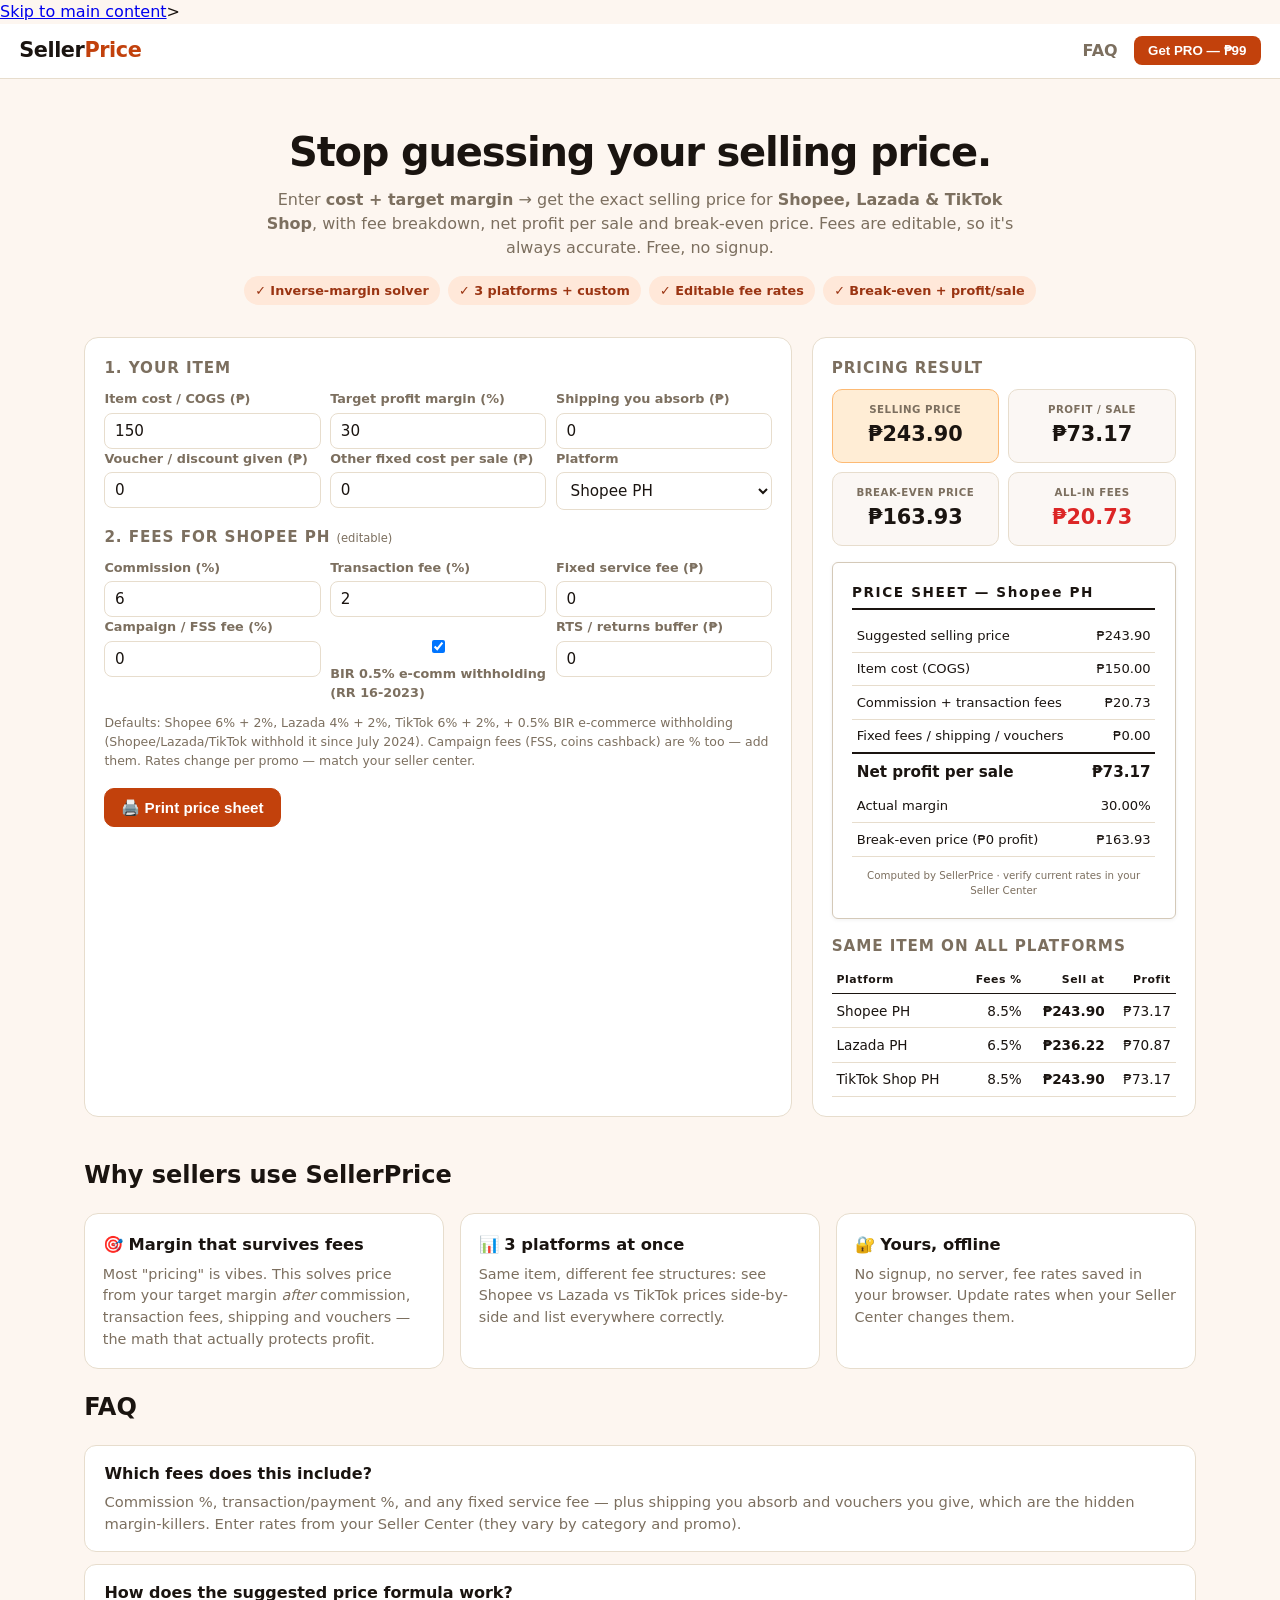
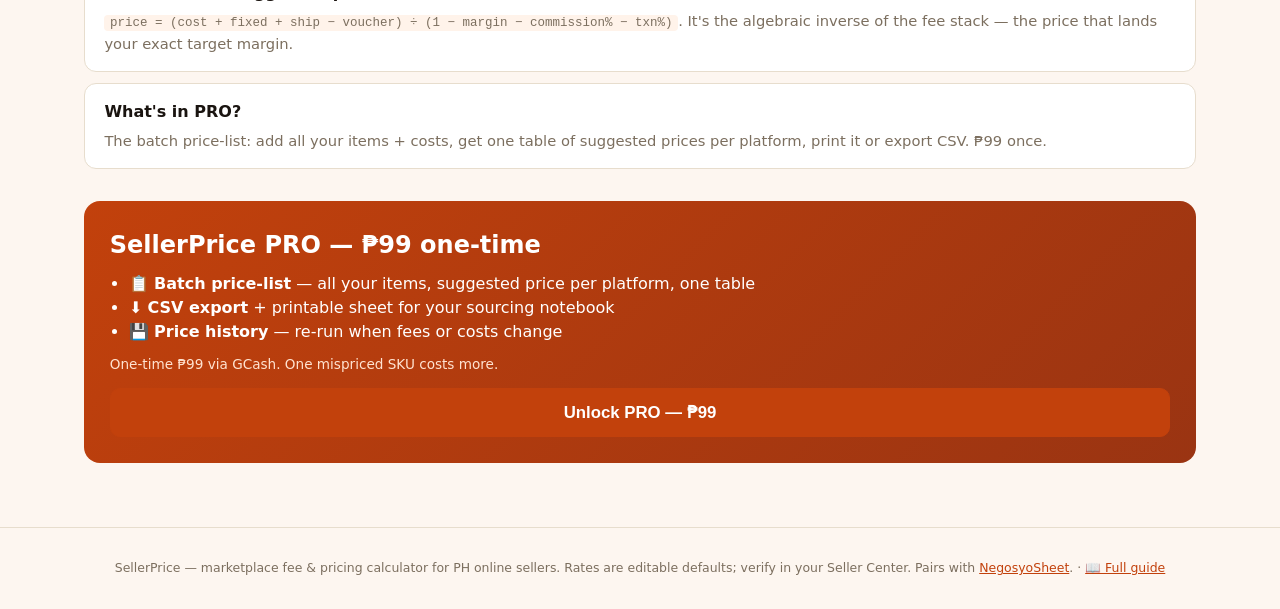
==== index.html @ ebfd5302 "feat: add payments system (GCash + LemonSqueezy, affiliate, email capture)" ====
<!DOCTYPE html>
<html data-theme="sellerprice" lang="en">
<head>
<meta charset="UTF-8">
<meta name="viewport" content="width=device-width, initial-scale=1.0">
<title>Shopee / Lazada / TikTok Shop Fee &amp; Pricing Calculator PH — SellerPrice</title>
<meta name="description" content="Free Philippines marketplace fee calculator: enter your cost + target margin, get the correct selling price for Shopee, Lazada and TikTok Shop — with fee breakdown, net profit and break-even. Batch price-list in PRO.">
<link rel="icon" href="data:image/svg+xml,%3Csvg xmlns='http://www.w3.org/2000/svg' viewBox='0 0 64 64'%3E%3Crect width='64' height='64' rx='12' fill='%23c2410c'/%3E%3Ctext x='32' y='44' font-size='32' text-anchor='middle' fill='white' font-family='Arial' font-weight='bold'%3E₱%3C/text%3E%3C/svg%3E">
<link rel="stylesheet" <link rel="stylesheet" href="https://makavelimachiavelli.github.io/zinvent-design-system/tokens.css">
    <link rel="stylesheet" href="https://makavelimachiavelli.github.io/zinvent-design-system/components/base.css">
  <!-- Zinvent Analytics (privacy-first, no cookies) -->
  <script src="https://makavelimachiavelli.github.io/zinvent-design-system/components/analytics.js"></script>
  <!-- Zinvent Payments (GCash + LemonSqueezy, affiliate, email capture) -->
  <script src="https://makavelimachiavelli.github.io/zinvent-design-system/components/payments.js"></script>
    <link rel="stylesheet" href="style.css">
<script type="application/ld+json">
{
  "@context": "https://schema.org",
  "@type": "FAQPage",
  "mainEntity": [
    {"@type":"Question","name":"How much are Shopee seller fees in the Philippines?","acceptedAnswer":{"@type":"Answer","text":"Typical Shopee PH fees: commission roughly 5–6% (varies by category), transaction fee ~2%, plus optional campaign/service fees. Sellers commonly budget 13–15% of selling price for all-in Shopee costs including shipping subsidies and vouchers. This calculator lets you set each rate exactly."}},
    {"@type":"Question","name":"How do I price my product for a 30% margin on Shopee?","acceptedAnswer":{"@type":"Answer","text":"Selling price = (cost + fixed fees + shipping you absorb − vouchers) ÷ (1 − margin% − commission% − transaction%). SellerPrice solves this instantly for Shopee, Lazada and TikTok Shop."}},
    {"@type":"Question","name":"Is this calculator free?","acceptedAnswer":{"@type":"Answer","text":"Yes — unlimited single-item computations are free. PRO (₱99 one-time) adds the batch price-list: paste all your costs, get suggested prices per platform, export CSV."}}
  ]
}
</script>
</head>
<body>
  <a href="#main" class="skip-link">Skip to main content</a>>

<header class="site-header">
  <div class="brand">Seller<span>Price</span></div>
  <nav>
    <span id="proBadge" class="badge hidden">PRO</span>
    <a href="#faq">FAQ</a>
    <button id="proBtn" class="btn-link">Get PRO — ₱99</button>
  </nav>
</header>

<main class="wrap">
  <section class="hero">
    <h1>Stop guessing your selling price.</h1>
    <p class="sub">Enter <strong>cost + target margin</strong> → get the exact selling price for <strong>Shopee, Lazada &amp; TikTok Shop</strong>, with fee breakdown, net profit per sale and break-even price. Fees are editable, so it's always accurate. Free, no signup.</p>
    <div class="hero-chips">
      <span>✓ Inverse-margin solver</span>
      <span>✓ 3 platforms + custom</span>
      <span>✓ Editable fee rates</span>
      <span>✓ Break-even + profit/sale</span>
    </div>
  </section>

  <div class="app-grid">
    <section class="panel">
      <h2>1. Your item</h2>
      <div class="fields three">
        <label>Item cost / COGS (₱) <input id="cost" type="number" min="0" step="any" value="150"></label>
        <label>Target profit margin (%) <input id="margin" type="number" min="0" max="90" step="any" value="30"></label>
        <label>Shipping you absorb (₱) <input id="ship" type="number" min="0" step="any" value="0"></label>
      </div>
      <div class="fields three">
        <label>Voucher / discount given (₱) <input id="voucher" type="number" min="0" step="any" value="0"></label>
        <label>Other fixed cost per sale (₱) <input id="fixed" type="number" min="0" step="any" value="0" placeholder="packaging, etc."></label>
        <label>Platform
          <select id="platform">
            <option value="shopee">Shopee PH</option>
            <option value="lazada">Lazada PH</option>
            <option value="tiktok">TikTok Shop PH</option>
            <option value="custom">Custom</option>
          </select>
        </label>
      </div>

      <h2>2. Fees for <span id="platName">Shopee PH</span> <span class="tiny">(editable)</span></h2>
      <div class="fields three">
        <label>Commission (%) <input id="comm" type="number" min="0" step="any" value="6"></label>
        <label>Transaction fee (%) <input id="txn" type="number" min="0" step="any" value="2"></label>
        <label>Fixed service fee (₱) <input id="svcfee" type="number" min="0" step="any" value="0"></label>
      </div>
      <div class="fields three">
        <label>Campaign / FSS fee (%) <input id="campFee" type="number" min="0" step="any" value="0" placeholder="e.g. 3.5 Free Shipping Special"></label>
        <label class="check-label"><input type="checkbox" id="ecomTax" checked> BIR 0.5% e-comm withholding (RR 16-2023)</label>
        <label>RTS / returns buffer (₱) <input id="rtsBuffer" type="number" min="0" step="any" value="0" placeholder="failed-COD allowance"></label>
      </div>
      <p class="hint">Defaults: Shopee 6% + 2%, Lazada 4% + 2%, TikTok 6% + 2%, + 0.5% BIR e-commerce withholding (Shopee/Lazada/TikTok withhold it since July 2024). Campaign fees (FSS, coins cashback) are % too — add them. Rates change per promo — match your seller center.</p>

      <div class="actions">
        <button id="printBtn" class="btn primary">🖨️ Print price sheet</button>
        <button id="batchBtn" class="btn hidden">📋 Batch price-list (PRO)</button>
      </div>
    </section>

    <section class="panel">
      <h2 class="preview-title">Pricing result</h2>
      <div class="stat-row">
        <div class="stat hi"><div class="stat-l">SELLING PRICE</div><div class="stat-v" id="oPrice">—</div></div>
        <div class="stat"><div class="stat-l">PROFIT / SALE</div><div class="stat-v" id="oProfit">—</div></div>
        <div class="stat"><div class="stat-l">BREAK-EVEN PRICE</div><div class="stat-v" id="oBe">—</div></div>
        <div class="stat"><div class="stat-l">ALL-IN FEES</div><div class="stat-v neg" id="oFees">—</div></div>
      </div>
      <div id="doc" class="price-doc">
        <div class="pd-head">PRICE SHEET — <span id="p_plat">Shopee PH</span></div>
        <table class="pd-table">
          <tbody>
            <tr><td>Suggested selling price</td><td class="r" id="p_price">—</td></tr>
            <tr><td>Item cost (COGS)</td><td class="r" id="p_cost">—</td></tr>
            <tr><td>Commission + transaction fees</td><td class="r" id="p_pct">—</td></tr>
            <tr><td>Fixed fees / shipping / vouchers</td><td class="r" id="p_fix">—</td></tr>
            <tr class="tot"><td><strong>Net profit per sale</strong></td><td class="r"><strong id="p_net">—</strong></td></tr>
            <tr><td>Actual margin</td><td class="r" id="p_margin">—</td></tr>
            <tr><td>Break-even price (₱0 profit)</td><td class="r" id="p_be">—</td></tr>
          </tbody>
        </table>
        <div class="pd-foot">Computed by SellerPrice · verify current rates in your Seller Center</div>
      </div>

      <h2>Same item on all platforms</h2>
      <table class="plat-table">
        <thead><tr><th>Platform</th><th class="r">Fees %</th><th class="r">Sell at</th><th class="r">Profit</th></tr></thead>
        <tbody id="platRows"></tbody>
      </table>
    </section>
  </div>

  <section class="marketing">
    <h2>Why sellers use SellerPrice</h2>
    <div class="cards">
      <div class="card"><h3>🎯 Margin that survives fees</h3><p>Most "pricing" is vibes. This solves price from your target margin <em>after</em> commission, transaction fees, shipping and vouchers — the math that actually protects profit.</p></div>
      <div class="card"><h3>📊 3 platforms at once</h3><p>Same item, different fee structures: see Shopee vs Lazada vs TikTok prices side-by-side and list everywhere correctly.</p></div>
      <div class="card"><h3>🔐 Yours, offline</h3><p>No signup, no server, fee rates saved in your browser. Update rates when your Seller Center changes them.</p></div>
    </div>

    <h2 id="faq">FAQ</h2>
    <div class="faq-item"><h3>Which fees does this include?</h3><p>Commission %, transaction/payment %, and any fixed service fee — plus shipping you absorb and vouchers you give, which are the hidden margin-killers. Enter rates from your Seller Center (they vary by category and promo).</p></div>
    <div class="faq-item"><h3>How does the suggested price formula work?</h3><p><code>price = (cost + fixed + ship − voucher) ÷ (1 − margin − commission% − txn%)</code>. It's the algebraic inverse of the fee stack — the price that lands your exact target margin.</p></div>
    <div class="faq-item"><h3>What's in PRO?</h3><p>The batch price-list: add all your items + costs, get one table of suggested prices per platform, print it or export CSV. ₱99 once.</p></div>

    <div class="cta-box">
      <h2>SellerPrice PRO — ₱99 one-time</h2>
      <ul>
        <li>📋 <strong>Batch price-list</strong> — all your items, suggested price per platform, one table</li>
        <li>⬇️ <strong>CSV export</strong> + printable sheet for your sourcing notebook</li>
        <li>💾 <strong>Price history</strong> — re-run when fees or costs change</li>
      </ul>
      <p class="once">One-time ₱99 via GCash. One mispriced SKU costs more.</p>
      <button id="proBtn2" class="btn primary big">Unlock PRO — ₱99</button>
    </div>
  </section>
</main>

<footer class="site-footer">
  <p>SellerPrice — marketplace fee &amp; pricing calculator for PH online sellers. Rates are editable defaults; verify in your Seller Center. Pairs with <a href="https://makavelimachiavelli.github.io/negosyosheet/">NegosyoSheet</a>. · <a href="shopee-lazada-fees-guide.html">📖 Full guide</a></p>
</footer>

<!-- PAY MODAL -->
<div id="payModal" class="modal hidden">
  <div class="modal-card">
    <button class="modal-x" id="payClose">✕</button>
    <h2>Unlock SellerPrice PRO</h2>
    <p class="price">₱99 <span>one-time · lifetime · no subscription</span></p>
    <div class="qr-box">
      <img src="assets/gcash-qr.svg" alt="GCash QR (replace with merchant QR)" width="180" height="180">
      <ol class="pay-steps">
        <li>Scan the GCash QR and send <strong>₱99</strong>.</li>
        <li>Enter the unlock code sent to you below.</li>
      </ol>
    </div>
    <div class="code-row">
      <input id="codeInput" placeholder="Enter unlock code">
      <button id="codeBtn" class="btn primary">Unlock</button>
    </div>
    <p class="code-msg" id="codeMsg"></p>
  </div>
</div>

<!-- BATCH MODAL (PRO) -->
<div id="batchModal" class="modal hidden">
  <div class="modal-card wide">
    <button class="modal-x" id="batchClose">✕</button>
    <h2>📋 Batch price-list</h2>
    <p class="hint">Add items with the form on the left (cost = COGS). Table updates live; export when ready.</p>
    <div class="batch-add">
      <input id="bItem" placeholder="Item name">
      <input id="bCost" type="number" placeholder="Cost ₱">
      <button id="bAdd" class="btn primary">Add</button>
    </div>
    <table class="book-table"><thead><tr><th>Item</th><th class="r">Cost</th><th class="r">Shopee ₱</th><th class="r">Lazada ₱</th><th class="r">TikTok ₱</th><th></th></tr></thead><tbody id="batchBody"></tbody></table>
    <div class="actions">
      <button id="batchCsv" class="btn primary">⬇️ Export CSV</button>
    </div>
  </div>
</div>

<script src="app.js"></script>
</body>
</html>
---- style.css ----
/* SellerPrice — styles */
:root{
  --orange:#c2410c; --ink:#1a1410; --muted:#7c6f5f; --line:#e7ddcd;
  --bg:#fdf6f0; --card:#fff; --green:#067a53; --red:#dc2626;
}
*{box-sizing:border-box}
body{margin:0;font-family:'Segoe UI',system-ui,-apple-system,Arial,sans-serif;background:var(--bg);color:var(--ink);line-height:1.5}
.hidden{display:none!important}

.site-header{position:sticky;top:0;z-index:50;background:#fff;border-bottom:1px solid var(--line);display:flex;justify-content:space-between;align-items:center;padding:.7rem 1.2rem}
.brand{font-weight:800;font-size:1.3rem;letter-spacing:-.02em}
.brand span{color:var(--orange)}
.site-header nav{display:flex;gap:1rem;align-items:center}
.site-header a{color:var(--muted);text-decoration:none;font-weight:600}
.btn-link{border:none;background:var(--orange);color:#fff;font-weight:700;padding:.45rem .9rem;border-radius:8px;cursor:pointer}
.badge{font-size:.7rem;font-weight:800;padding:.2rem .5rem;border-radius:99px;background:var(--green);color:#fff}

.wrap{max-width:1150px;margin:0 auto;padding:1.5rem 1.2rem}
.hero{text-align:center;padding:1.2rem 0 .8rem}
.hero h1{font-size:clamp(1.7rem,4vw,2.5rem);margin:0 0 .4rem;letter-spacing:-.03em}
.hero .sub{color:var(--muted);max-width:780px;margin:0 auto}
.hero-chips{display:flex;flex-wrap:wrap;gap:.5rem;justify-content:center;margin-top:1rem}
.hero-chips span{background:#ffe8d9;color:#9a3412;font-size:.8rem;font-weight:700;padding:.3rem .7rem;border-radius:99px}

.app-grid{display:grid;grid-template-columns:1fr 1fr;gap:1.2rem;margin-top:1.2rem}
@media(max-width:960px){.app-grid{grid-template-columns:1fr}}
.panel{background:var(--card);border:1px solid var(--line);border-radius:14px;padding:1.2rem}
.panel h2{font-size:.95rem;text-transform:uppercase;letter-spacing:.06em;color:var(--muted);margin:1rem 0 .6rem}
.panel h2:first-child{margin-top:0}
.preview-title{margin-top:0}
.tiny{font-weight:400;text-transform:none;letter-spacing:0;font-size:.72rem}

.fields{display:grid;gap:.6rem}
.fields.three{grid-template-columns:1fr 1fr 1fr}
@media(max-width:700px){.fields.three{grid-template-columns:1fr}}
label{display:flex;flex-direction:column;gap:.25rem;font-size:.8rem;font-weight:600;color:var(--muted)}
input,select{border:1px solid var(--line);border-radius:8px;padding:.5rem .6rem;font-size:.95rem;font-family:inherit;background:#fff;color:var(--ink)}
input:focus,select:focus{outline:2px solid #fed7aa;border-color:var(--orange)}
.hint{color:var(--muted);font-size:.78rem}

.stat-row{display:grid;grid-template-columns:repeat(auto-fit,minmax(140px,1fr));gap:.6rem;margin-bottom:1rem}
.stat{background:#fbf7f4;border:1px solid var(--line);border-radius:10px;padding:.7rem;text-align:center}
.stat.hi{background:#ffedd5;border-color:#fdba74}
.stat-l{font-size:.64rem;font-weight:800;letter-spacing:.05em;color:var(--muted)}
.stat-v{font-size:1.3rem;font-weight:900;margin-top:.15rem}
.stat-v.neg{color:var(--red)}

.price-doc{background:#fff;border:1px solid #d4c9b8;border-radius:6px;padding:1.2rem;font-size:.85rem;box-shadow:0 1px 4px rgba(16,24,40,.06)}
.pd-head{font-weight:900;letter-spacing:.12em;border-bottom:2px solid var(--ink);padding-bottom:.35rem;margin-bottom:.6rem}
.pd-table{width:100%;border-collapse:collapse;font-size:.82rem}
.pd-table td{border-bottom:1px solid var(--line);padding:.4rem .3rem}
.pd-table .r{text-align:right}
.pd-table tr.tot td{border-top:2px solid var(--ink);border-bottom:none;font-size:.95rem}
.pd-foot{margin-top:.7rem;font-size:.64rem;color:var(--muted);text-align:center}

.plat-table{width:100%;border-collapse:collapse;font-size:.85rem;margin-top:.4rem}
.plat-table th{border-bottom:1.5px solid var(--ink);text-align:left;padding:.3rem;font-size:.68rem;letter-spacing:.05em}
.plat-table td{border-bottom:1px solid var(--line);padding:.4rem .3rem}
.plat-table .r{text-align:right}

.actions{display:flex;flex-wrap:wrap;gap:.6rem;margin-top:1.1rem}
.btn{border:1px solid var(--line);background:#fff;border-radius:10px;padding:.6rem 1rem;font-weight:700;cursor:pointer;font-size:.95rem}
.btn:hover{background:#faf6f2}
.btn.primary{background:var(--orange);border-color:var(--orange);color:#fff}
.btn.primary:hover{background:#9a3412}
.btn.big{width:100%;font-size:1.05rem;padding:.8rem}

.marketing{margin-top:2.5rem}
.cards{display:grid;grid-template-columns:repeat(auto-fit,minmax(240px,1fr));gap:1rem}
.card{background:#fff;border:1px solid var(--line);border-radius:14px;padding:1.1rem}
.card h3{margin:.1rem 0 .4rem;font-size:1.02rem}
.card p{color:var(--muted);font-size:.9rem;margin:0}
.faq-item{background:#fff;border:1px solid var(--line);border-radius:12px;padding:1rem 1.2rem;margin-bottom:.7rem}
.faq-item h3{margin:0 0 .35rem;font-size:1rem}
.faq-item p{margin:0;color:var(--muted);font-size:.92rem}
.faq-item code{background:#fff3ea;padding:.05rem .35rem;border-radius:4px;font-size:.85em}
.cta-box{background:linear-gradient(135deg,#c2410c,#9a3412);color:#fff;border-radius:16px;padding:1.6rem;margin-top:2rem}
.cta-box h2{margin:0 0 .6rem}
.cta-box ul{margin:0 0 .6rem;padding-left:1.2rem}
.once{color:#ffe3d1;font-size:.85rem;margin:.4rem 0 .9rem}

.modal{position:fixed;inset:0;background:rgba(16,24,40,.55);display:flex;align-items:center;justify-content:center;z-index:100;padding:1rem}
.modal-card{background:#fff;border-radius:16px;padding:1.5rem;max-width:440px;width:100%;position:relative;max-height:90vh;overflow:auto}
.modal-card.wide{max-width:680px}
.modal-x{position:absolute;top:.7rem;right:.7rem;border:none;background:#f2f4f7;border-radius:8px;width:30px;height:30px;cursor:pointer;font-weight:700}
.price{font-size:1.6rem;font-weight:900;margin:.2rem 0 .8rem}
.price span{font-size:.8rem;font-weight:600;color:var(--muted)}
.qr-box{display:flex;gap:1rem;align-items:flex-start}
.qr-box img{border:1px solid var(--line);border-radius:8px;background:#fff}
.pay-steps{margin:0;padding-left:1.1rem;font-size:.85rem;color:var(--muted)}
.code-row{display:flex;gap:.5rem;margin-top:1rem}
.code-row input{flex:1}
.code-msg{font-size:.85rem;min-height:1.2rem;margin:.5rem 0 0;font-weight:700}
.code-msg.ok{color:var(--green)}
.code-msg.bad{color:var(--red)}
.book-table{width:100%;border-collapse:collapse;font-size:.8rem;margin:.6rem 0}
.book-table th{border-bottom:2px solid var(--ink);text-align:left;padding:.3rem}
.book-table td{border-bottom:1px solid var(--line);padding:.35rem .3rem}
.book-table .r{text-align:right}
.x-btn{border:none;background:#fef2f2;color:var(--red);border-radius:6px;cursor:pointer;font-weight:800;padding:.25rem .5rem}
.batch-add{display:grid;grid-template-columns:2fr 1fr auto;gap:.5rem;margin-bottom:.5rem}

.site-footer{border-top:1px solid var(--line);margin-top:2.5rem;padding:1.2rem;text-align:center;color:var(--muted);font-size:.78rem}
.site-footer a{color:var(--orange)}

@media print{
  body *{visibility:hidden}
  #doc,#doc *{visibility:visible}
  #doc{position:absolute;left:0;top:0;width:100%;border:none;box-shadow:none;padding:0}
  @page{margin:14mm}
}
.check-label{display:flex;align-items:center;gap:.5rem;font-size:.8rem;font-weight:600;color:var(--muted);cursor:pointer;padding-top:1.2rem}
.check-label input{width:auto}
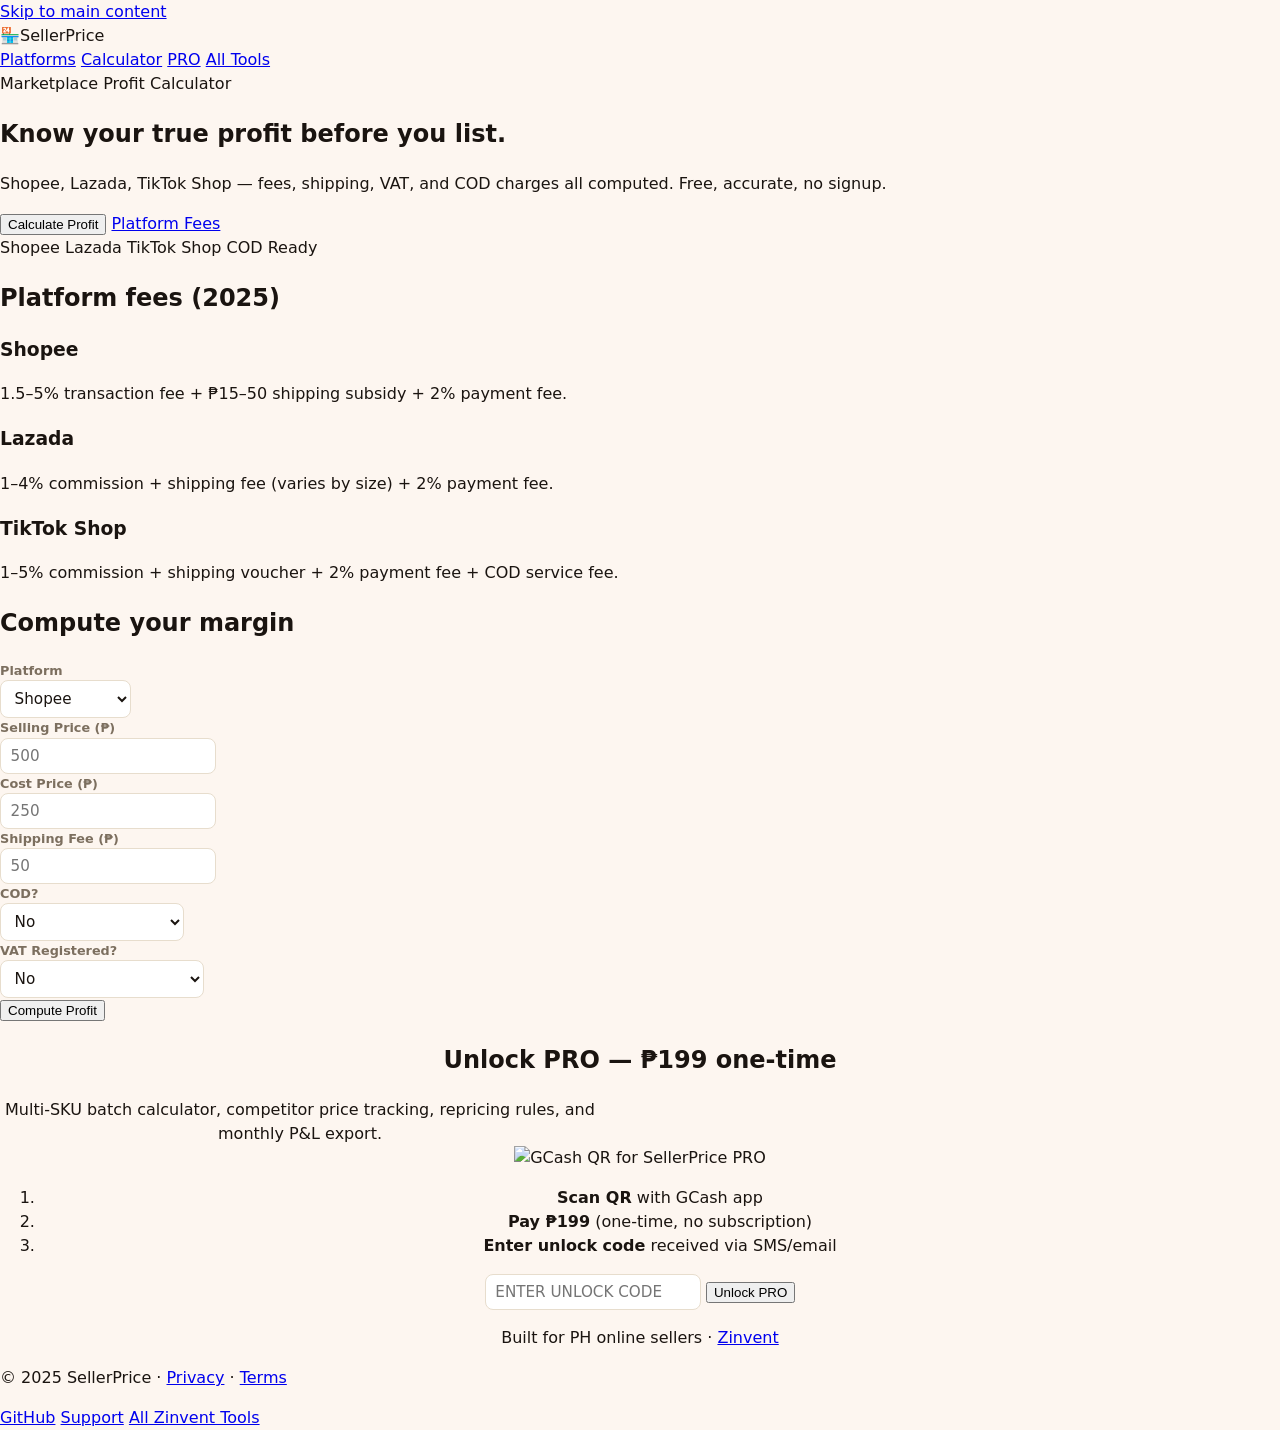
==== commit 4124924c: "design: world-class redesign with domain-rooted identity" ====
--- a/index.html
+++ b/index.html
@@ -1,195 +1,151 @@
 <!DOCTYPE html>
 <html data-theme="sellerprice" lang="en">
 <head>
-<meta charset="UTF-8">
-<meta name="viewport" content="width=device-width, initial-scale=1.0">
-<title>Shopee / Lazada / TikTok Shop Fee &amp; Pricing Calculator PH — SellerPrice</title>
-<meta name="description" content="Free Philippines marketplace fee calculator: enter your cost + target margin, get the correct selling price for Shopee, Lazada and TikTok Shop — with fee breakdown, net profit and break-even. Batch price-list in PRO.">
-<link rel="icon" href="data:image/svg+xml,%3Csvg xmlns='http://www.w3.org/2000/svg' viewBox='0 0 64 64'%3E%3Crect width='64' height='64' rx='12' fill='%23c2410c'/%3E%3Ctext x='32' y='44' font-size='32' text-anchor='middle' fill='white' font-family='Arial' font-weight='bold'%3E₱%3C/text%3E%3C/svg%3E">
-<link rel="stylesheet" <link rel="stylesheet" href="https://makavelimachiavelli.github.io/zinvent-design-system/tokens.css">
-    <link rel="stylesheet" href="https://makavelimachiavelli.github.io/zinvent-design-system/components/base.css">
+  <meta charset="UTF-8">
+  <meta name="viewport" content="width=device-width, initial-scale=1.0">
+  <title>SellerPrice — Marketplace Price Calculator (Shopee, Lazada, TikTok Shop)</title>
+  <meta name="description" content="Calculate true profit after platform fees, shipping, and taxes. Supports Shopee, Lazada, TikTok Shop. Free, no signup.">
+  <link rel="canonical" href="https://makavelimachiavelli.github.io/sellerprice/">
+  <link rel="icon" href="data:image/svg+xml,%3Csvg xmlns='http://www.w3.org/2000/svg' viewBox='0 0 64 64'%3E%3Crect width='64' height='64' rx='12' fill='%230a3d4a'/%3E%3Ctext x='32' y='44' font-size='32' text-anchor='middle' fill='%234fd1c5' font-family='Georgia' font-weight='bold'%3E₱%3C/text%3E%3C/svg%3E">
+  <!-- Fonts -->
+  <link rel="preconnect" href="https://fonts.googleapis.com">
+  <link rel="preconnect" href="https://fonts.gstatic.com" crossorigin>
+  <link href="https://fonts.googleapis.com/css2?family=Sora:wght@500;600;700&family=Inter:wght@400;500;600&display=swap" rel="stylesheet">
+  <!-- Zinvent Design System -->
+  <link rel="stylesheet" href="https://makavelimachiavelli.github.io/zinvent-design-system/tokens.css">
+  <link rel="stylesheet" href="https://makavelimachiavelli.github.io/zinvent-design-system/components/base.css">
   <!-- Zinvent Analytics (privacy-first, no cookies) -->
   <script src="https://makavelimachiavelli.github.io/zinvent-design-system/components/analytics.js"></script>
   <!-- Zinvent Payments (GCash + LemonSqueezy, affiliate, email capture) -->
   <script src="https://makavelimachiavelli.github.io/zinvent-design-system/components/payments.js"></script>
-    <link rel="stylesheet" href="style.css">
-<script type="application/ld+json">
-{
-  "@context": "https://schema.org",
-  "@type": "FAQPage",
-  "mainEntity": [
-    {"@type":"Question","name":"How much are Shopee seller fees in the Philippines?","acceptedAnswer":{"@type":"Answer","text":"Typical Shopee PH fees: commission roughly 5–6% (varies by category), transaction fee ~2%, plus optional campaign/service fees. Sellers commonly budget 13–15% of selling price for all-in Shopee costs including shipping subsidies and vouchers. This calculator lets you set each rate exactly."}},
-    {"@type":"Question","name":"How do I price my product for a 30% margin on Shopee?","acceptedAnswer":{"@type":"Answer","text":"Selling price = (cost + fixed fees + shipping you absorb − vouchers) ÷ (1 − margin% − commission% − transaction%). SellerPrice solves this instantly for Shopee, Lazada and TikTok Shop."}},
-    {"@type":"Question","name":"Is this calculator free?","acceptedAnswer":{"@type":"Answer","text":"Yes — unlimited single-item computations are free. PRO (₱99 one-time) adds the batch price-list: paste all your costs, get suggested prices per platform, export CSV."}}
-  ]
-}
-</script>
+  <!-- Product Styles -->
+  <link rel="stylesheet" href="style.css">
+  <script type="application/ld+json">
+  {"@context":"https://schema.org","@type":"WebApplication","name":"SellerPrice","applicationCategory":"BusinessApplication","operatingSystem":"Web","offers":{"@type":"Offer","price":"0","priceCurrency":"PHP"},"description":"Marketplace profit calculator for PH online sellers."}
+  </script>
 </head>
 <body>
-  <a href="#main" class="skip-link">Skip to main content</a>>
-
-<header class="site-header">
-  <div class="brand">Seller<span>Price</span></div>
-  <nav>
-    <span id="proBadge" class="badge hidden">PRO</span>
-    <a href="#faq">FAQ</a>
-    <button id="proBtn" class="btn-link">Get PRO — ₱99</button>
-  </nav>
-</header>
-
-<main class="wrap">
-  <section class="hero">
-    <h1>Stop guessing your selling price.</h1>
-    <p class="sub">Enter <strong>cost + target margin</strong> → get the exact selling price for <strong>Shopee, Lazada &amp; TikTok Shop</strong>, with fee breakdown, net profit per sale and break-even price. Fees are editable, so it's always accurate. Free, no signup.</p>
-    <div class="hero-chips">
-      <span>✓ Inverse-margin solver</span>
-      <span>✓ 3 platforms + custom</span>
-      <span>✓ Editable fee rates</span>
-      <span>✓ Break-even + profit/sale</span>
+  <a href="#main" class="skip-link">Skip to main content</a>
+  <header class="z-header" role="banner">
+    <div class="z-header-inner">
+      <div class="z-brand"><span class="z-brand-mark">🏪</span><span class="z-brand-name">SellerPrice</span></div>
+      <nav class="z-nav" role="navigation" aria-label="Main navigation">
+        <a href="#platforms">Platforms</a>
+        <a href="#calculator">Calculator</a>
+        <a href="#pro">PRO</a>
+        <a href="https://makavelimachiavelli.github.io/zinvent-hub/" class="z-btn z-btn-ghost z-btn-sm">All Tools</a>
+      </nav>
     </div>
-  </section>
-
-  <div class="app-grid">
-    <section class="panel">
-      <h2>1. Your item</h2>
-      <div class="fields three">
-        <label>Item cost / COGS (₱) <input id="cost" type="number" min="0" step="any" value="150"></label>
-        <label>Target profit margin (%) <input id="margin" type="number" min="0" max="90" step="any" value="30"></label>
-        <label>Shipping you absorb (₱) <input id="ship" type="number" min="0" step="any" value="0"></label>
+  </header>
+  <main id="main" role="main">
+    <section class="z-hero z-reveal">
+      <span class="z-hero-eyebrow">Marketplace Profit Calculator</span>
+      <h1>Know your true profit before you list.</h1>
+      <p>Shopee, Lazada, TikTok Shop — fees, shipping, VAT, and COD charges all computed. Free, accurate, no signup.</p>
+      <div class="z-hero-cta">
+        <button class="z-btn z-btn-primary z-btn-lg" data-action="calc">Calculate Profit</button>
+        <a href="#platforms" class="z-btn z-btn-ghost z-btn-lg">Platform Fees</a>
       </div>
-      <div class="fields three">
-        <label>Voucher / discount given (₱) <input id="voucher" type="number" min="0" step="any" value="0"></label>
-        <label>Other fixed cost per sale (₱) <input id="fixed" type="number" min="0" step="any" value="0" placeholder="packaging, etc."></label>
-        <label>Platform
-          <select id="platform">
-            <option value="shopee">Shopee PH</option>
-            <option value="lazada">Lazada PH</option>
-            <option value="tiktok">TikTok Shop PH</option>
-            <option value="custom">Custom</option>
-          </select>
-        </label>
-      </div>
-
-      <h2>2. Fees for <span id="platName">Shopee PH</span> <span class="tiny">(editable)</span></h2>
-      <div class="fields three">
-        <label>Commission (%) <input id="comm" type="number" min="0" step="any" value="6"></label>
-        <label>Transaction fee (%) <input id="txn" type="number" min="0" step="any" value="2"></label>
-        <label>Fixed service fee (₱) <input id="svcfee" type="number" min="0" step="any" value="0"></label>
-      </div>
-      <div class="fields three">
-        <label>Campaign / FSS fee (%) <input id="campFee" type="number" min="0" step="any" value="0" placeholder="e.g. 3.5 Free Shipping Special"></label>
-        <label class="check-label"><input type="checkbox" id="ecomTax" checked> BIR 0.5% e-comm withholding (RR 16-2023)</label>
-        <label>RTS / returns buffer (₱) <input id="rtsBuffer" type="number" min="0" step="any" value="0" placeholder="failed-COD allowance"></label>
-      </div>
-      <p class="hint">Defaults: Shopee 6% + 2%, Lazada 4% + 2%, TikTok 6% + 2%, + 0.5% BIR e-commerce withholding (Shopee/Lazada/TikTok withhold it since July 2024). Campaign fees (FSS, coins cashback) are % too — add them. Rates change per promo — match your seller center.</p>
-
-      <div class="actions">
-        <button id="printBtn" class="btn primary">🖨️ Print price sheet</button>
-        <button id="batchBtn" class="btn hidden">📋 Batch price-list (PRO)</button>
+      <div class="z-pills">
+        <span class="z-pill">Shopee</span>
+        <span class="z-pill">Lazada</span>
+        <span class="z-pill">TikTok Shop</span>
+        <span class="z-pill">COD Ready</span>
       </div>
     </section>
 
-    <section class="panel">
-      <h2 class="preview-title">Pricing result</h2>
-      <div class="stat-row">
-        <div class="stat hi"><div class="stat-l">SELLING PRICE</div><div class="stat-v" id="oPrice">—</div></div>
-        <div class="stat"><div class="stat-l">PROFIT / SALE</div><div class="stat-v" id="oProfit">—</div></div>
-        <div class="stat"><div class="stat-l">BREAK-EVEN PRICE</div><div class="stat-v" id="oBe">—</div></div>
-        <div class="stat"><div class="stat-l">ALL-IN FEES</div><div class="stat-v neg" id="oFees">—</div></div>
+    <section id="platforms" class="z-section z-reveal">
+      <div class="z-wrap">
+        <h2>Platform fees (2025)</h2>
+        <div class="z-card-grid z-grid-3">
+          <article class="z-card">
+            <h3>Shopee</h3>
+            <p>1.5–5% transaction fee + ₱15–50 shipping subsidy + 2% payment fee.</p>
+          </article>
+          <article class="z-card">
+            <h3>Lazada</h3>
+            <p>1–4% commission + shipping fee (varies by size) + 2% payment fee.</p>
+          </article>
+          <article class="z-card">
+            <h3>TikTok Shop</h3>
+            <p>1–5% commission + shipping voucher + 2% payment fee + COD service fee.</p>
+          </article>
+        </div>
       </div>
-      <div id="doc" class="price-doc">
-        <div class="pd-head">PRICE SHEET — <span id="p_plat">Shopee PH</span></div>
-        <table class="pd-table">
-          <tbody>
-            <tr><td>Suggested selling price</td><td class="r" id="p_price">—</td></tr>
-            <tr><td>Item cost (COGS)</td><td class="r" id="p_cost">—</td></tr>
-            <tr><td>Commission + transaction fees</td><td class="r" id="p_pct">—</td></tr>
-            <tr><td>Fixed fees / shipping / vouchers</td><td class="r" id="p_fix">—</td></tr>
-            <tr class="tot"><td><strong>Net profit per sale</strong></td><td class="r"><strong id="p_net">—</strong></td></tr>
-            <tr><td>Actual margin</td><td class="r" id="p_margin">—</td></tr>
-            <tr><td>Break-even price (₱0 profit)</td><td class="r" id="p_be">—</td></tr>
-          </tbody>
-        </table>
-        <div class="pd-foot">Computed by SellerPrice · verify current rates in your Seller Center</div>
+    </section>
+
+    <section id="calculator" class="z-section z-reveal">
+      <div class="z-wrap">
+        <h2>Compute your margin</h2>
+        <div class="z-card" style="padding:var(--z-s5);">
+          <div class="z-grid-2" style="margin-bottom:var(--z-s4);">
+            <div>
+              <label class="z-label">Platform</label>
+              <select class="z-input" id="spPlatform"><option value="shopee">Shopee</option><option value="lazada">Lazada</option><option value="tiktok">TikTok Shop</option></select>
+            </div>
+            <div>
+              <label class="z-label">Selling Price (₱)</label>
+              <input type="number" class="z-input" id="spPrice" placeholder="500" min="0" step="0.01">
+            </div>
+            <div>
+              <label class="z-label">Cost Price (₱)</label>
+              <input type="number" class="z-input" id="spCost" placeholder="250" min="0" step="0.01">
+            </div>
+            <div>
+              <label class="z-label">Shipping Fee (₱)</label>
+              <input type="number" class="z-input" id="spShip" placeholder="50" min="0" step="0.01">
+            </div>
+            <div>
+              <label class="z-label">COD?</label>
+              <select class="z-input" id="spCod"><option value="no">No</option><option value="yes">Yes (+ service fee)</option></select>
+            </div>
+            <div>
+              <label class="z-label">VAT Registered?</label>
+              <select class="z-input" id="spVat"><option value="no">No</option><option value="yes">Yes (12% output VAT)</option></select>
+            </div>
+          </div>
+          <button class="z-btn z-btn-primary" data-action="spCalc">Compute Profit</button>
+          <div id="spResult" class="z-result" style="margin-top:var(--z-s4);display:none;"></div>
+        </div>
       </div>
+    </section>
 
-      <h2>Same item on all platforms</h2>
-      <table class="plat-table">
-        <thead><tr><th>Platform</th><th class="r">Fees %</th><th class="r">Sell at</th><th class="r">Profit</th></tr></thead>
-        <tbody id="platRows"></tbody>
-      </table>
+    <section id="pro" class="z-section z-reveal">
+      <div class="z-wrap" style="text-align:center;">
+        <h2>Unlock PRO — ₱199 one-time</h2>
+        <p style="max-width:600px;margin:0 auto var(--z-s5);color:var(--p-muted);">Multi-SKU batch calculator, competitor price tracking, repricing rules, and monthly P&L export.</p>
+        <div class="z-qr" role="region" aria-label="GCash payment">
+          <img src="qr-gcash.svg" alt="GCash QR for SellerPrice PRO" loading="lazy">
+          <ol class="z-qr-steps">
+            <li><b>Scan QR</b> with GCash app</li>
+            <li><b>Pay ₱199</b> (one-time, no subscription)</li>
+            <li><b>Enter unlock code</b> received via SMS/email</li>
+          </ol>
+        </div>
+        <div class="z-code-row">
+          <input type="text" class="z-input" id="proCode" placeholder="Enter unlock code" style="flex:1;text-transform:uppercase;">
+          <button class="z-btn z-btn-accent" id="btnUnlock">Unlock PRO</button>
+        </div>
+        <p id="codeMsg" class="z-code-msg" aria-live="polite"></p>
+      </div>
     </section>
-  </div>
 
-  <section class="marketing">
-    <h2>Why sellers use SellerPrice</h2>
-    <div class="cards">
-      <div class="card"><h3>🎯 Margin that survives fees</h3><p>Most "pricing" is vibes. This solves price from your target margin <em>after</em> commission, transaction fees, shipping and vouchers — the math that actually protects profit.</p></div>
-      <div class="card"><h3>📊 3 platforms at once</h3><p>Same item, different fee structures: see Shopee vs Lazada vs TikTok prices side-by-side and list everywhere correctly.</p></div>
-      <div class="card"><h3>🔐 Yours, offline</h3><p>No signup, no server, fee rates saved in your browser. Update rates when your Seller Center changes them.</p></div>
+    <section class="z-section-sm z-reveal">
+      <div class="z-wrap" style="text-align:center;">
+        <p style="color:var(--p-muted);">Built for PH online sellers · <a href="https://makavelimachiavelli.github.io/zinvent-hub/">Zinvent</a></p>
+      </div>
+    </section>
+  </main>
+  <footer class="z-footer" role="contentinfo">
+    <div class="z-wrap">
+      <p>&copy; 2025 SellerPrice · <a href="https://makavelimachiavelli.github.io/zinvent-hub/privacy.html">Privacy</a> · <a href="https://makavelimachiavelli.github.io/zinvent-hub/terms.html">Terms</a></p>
+      <div class="z-footer-links">
+        <a href="https://github.com/MakaveliMachiavelli/sellerprice">GitHub</a>
+        <a href="mailto:support@zinvent.ph">Support</a>
+        <a href="https://makavelimachiavelli.github.io/zinvent-hub/">All Zinvent Tools</a>
+      </div>
     </div>
-
-    <h2 id="faq">FAQ</h2>
-    <div class="faq-item"><h3>Which fees does this include?</h3><p>Commission %, transaction/payment %, and any fixed service fee — plus shipping you absorb and vouchers you give, which are the hidden margin-killers. Enter rates from your Seller Center (they vary by category and promo).</p></div>
-    <div class="faq-item"><h3>How does the suggested price formula work?</h3><p><code>price = (cost + fixed + ship − voucher) ÷ (1 − margin − commission% − txn%)</code>. It's the algebraic inverse of the fee stack — the price that lands your exact target margin.</p></div>
-    <div class="faq-item"><h3>What's in PRO?</h3><p>The batch price-list: add all your items + costs, get one table of suggested prices per platform, print it or export CSV. ₱99 once.</p></div>
-
-    <div class="cta-box">
-      <h2>SellerPrice PRO — ₱99 one-time</h2>
-      <ul>
-        <li>📋 <strong>Batch price-list</strong> — all your items, suggested price per platform, one table</li>
-        <li>⬇️ <strong>CSV export</strong> + printable sheet for your sourcing notebook</li>
-        <li>💾 <strong>Price history</strong> — re-run when fees or costs change</li>
-      </ul>
-      <p class="once">One-time ₱99 via GCash. One mispriced SKU costs more.</p>
-      <button id="proBtn2" class="btn primary big">Unlock PRO — ₱99</button>
-    </div>
-  </section>
-</main>
-
-<footer class="site-footer">
-  <p>SellerPrice — marketplace fee &amp; pricing calculator for PH online sellers. Rates are editable defaults; verify in your Seller Center. Pairs with <a href="https://makavelimachiavelli.github.io/negosyosheet/">NegosyoSheet</a>. · <a href="shopee-lazada-fees-guide.html">📖 Full guide</a></p>
-</footer>
-
-<!-- PAY MODAL -->
-<div id="payModal" class="modal hidden">
-  <div class="modal-card">
-    <button class="modal-x" id="payClose">✕</button>
-    <h2>Unlock SellerPrice PRO</h2>
-    <p class="price">₱99 <span>one-time · lifetime · no subscription</span></p>
-    <div class="qr-box">
-      <img src="assets/gcash-qr.svg" alt="GCash QR (replace with merchant QR)" width="180" height="180">
-      <ol class="pay-steps">
-        <li>Scan the GCash QR and send <strong>₱99</strong>.</li>
-        <li>Enter the unlock code sent to you below.</li>
-      </ol>
-    </div>
-    <div class="code-row">
-      <input id="codeInput" placeholder="Enter unlock code">
-      <button id="codeBtn" class="btn primary">Unlock</button>
-    </div>
-    <p class="code-msg" id="codeMsg"></p>
-  </div>
-</div>
-
-<!-- BATCH MODAL (PRO) -->
-<div id="batchModal" class="modal hidden">
-  <div class="modal-card wide">
-    <button class="modal-x" id="batchClose">✕</button>
-    <h2>📋 Batch price-list</h2>
-    <p class="hint">Add items with the form on the left (cost = COGS). Table updates live; export when ready.</p>
-    <div class="batch-add">
-      <input id="bItem" placeholder="Item name">
-      <input id="bCost" type="number" placeholder="Cost ₱">
-      <button id="bAdd" class="btn primary">Add</button>
-    </div>
-    <table class="book-table"><thead><tr><th>Item</th><th class="r">Cost</th><th class="r">Shopee ₱</th><th class="r">Lazada ₱</th><th class="r">TikTok ₱</th><th></th></tr></thead><tbody id="batchBody"></tbody></table>
-    <div class="actions">
-      <button id="batchCsv" class="btn primary">⬇️ Export CSV</button>
-    </div>
-  </div>
-</div>
-
-<script src="app.js"></script>
+  </footer>
+  <script src="app.js"></script>
 </body>
-</html>
+</html>
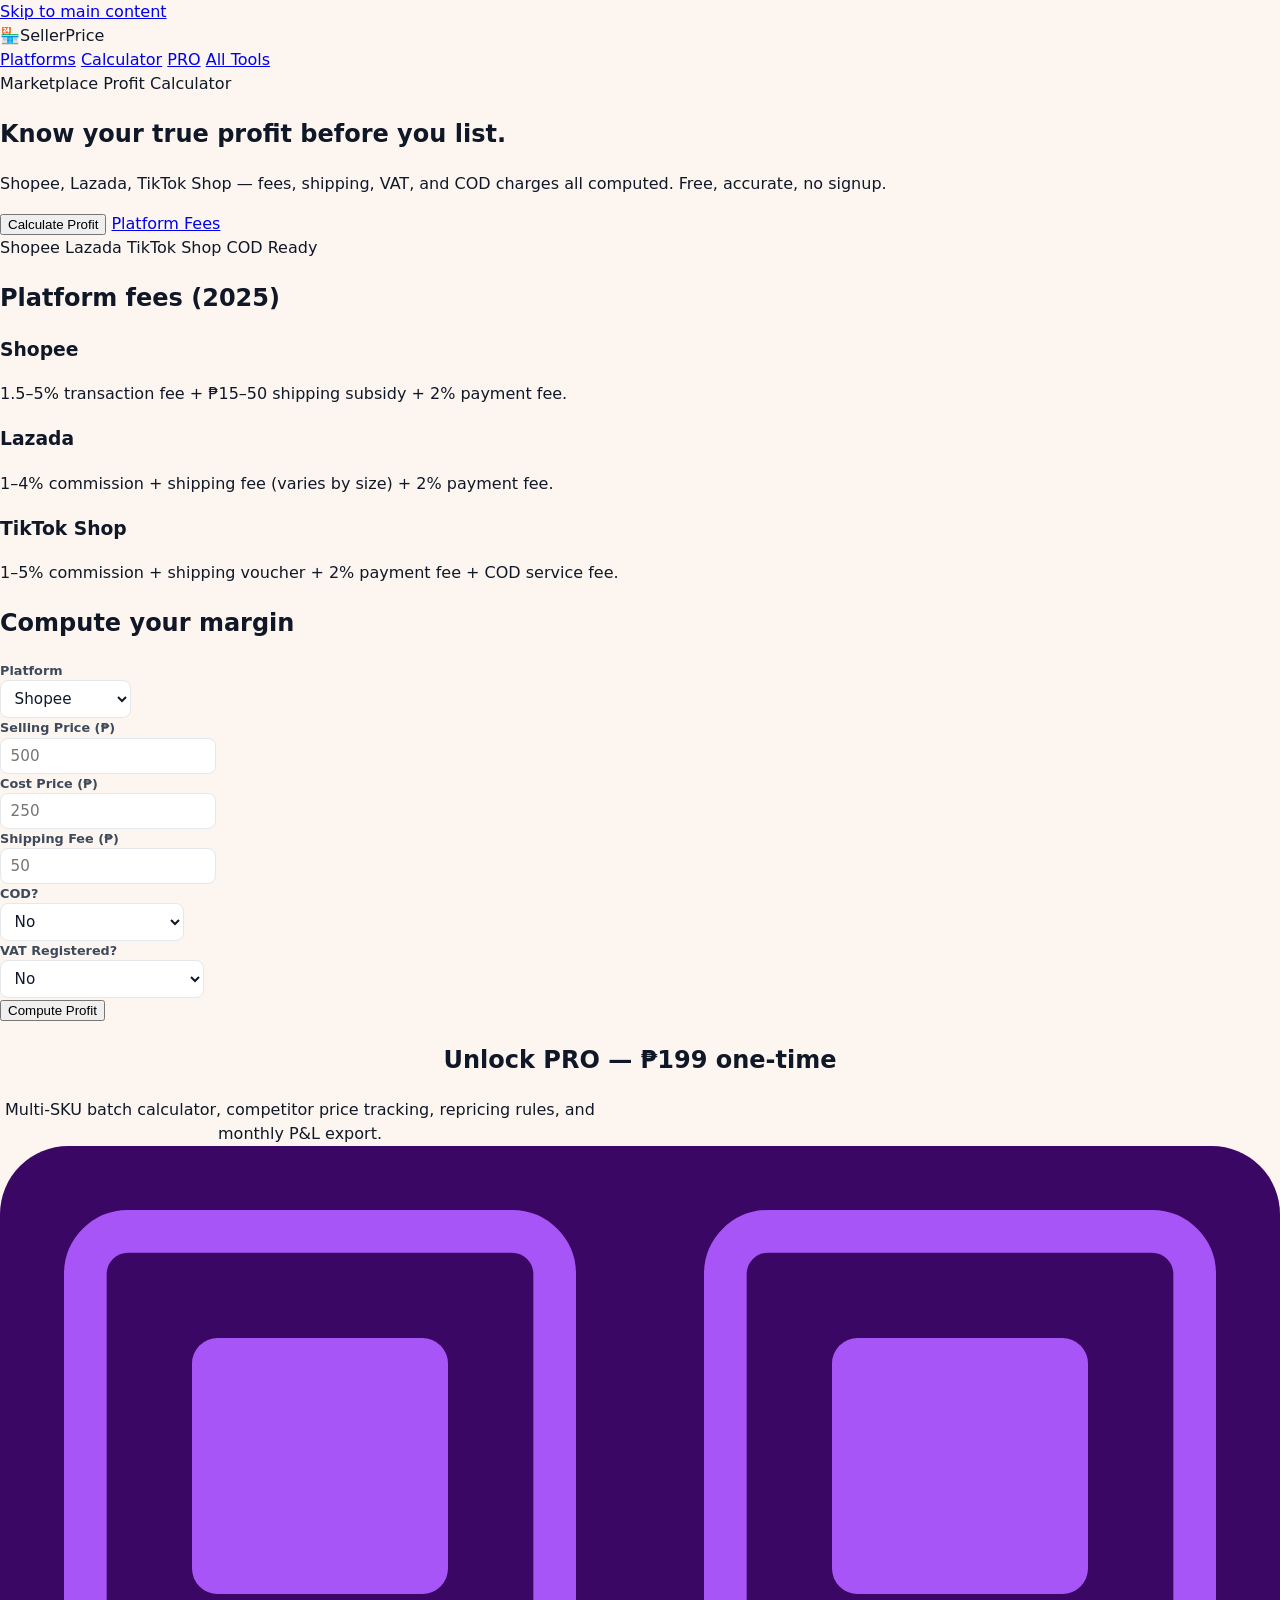
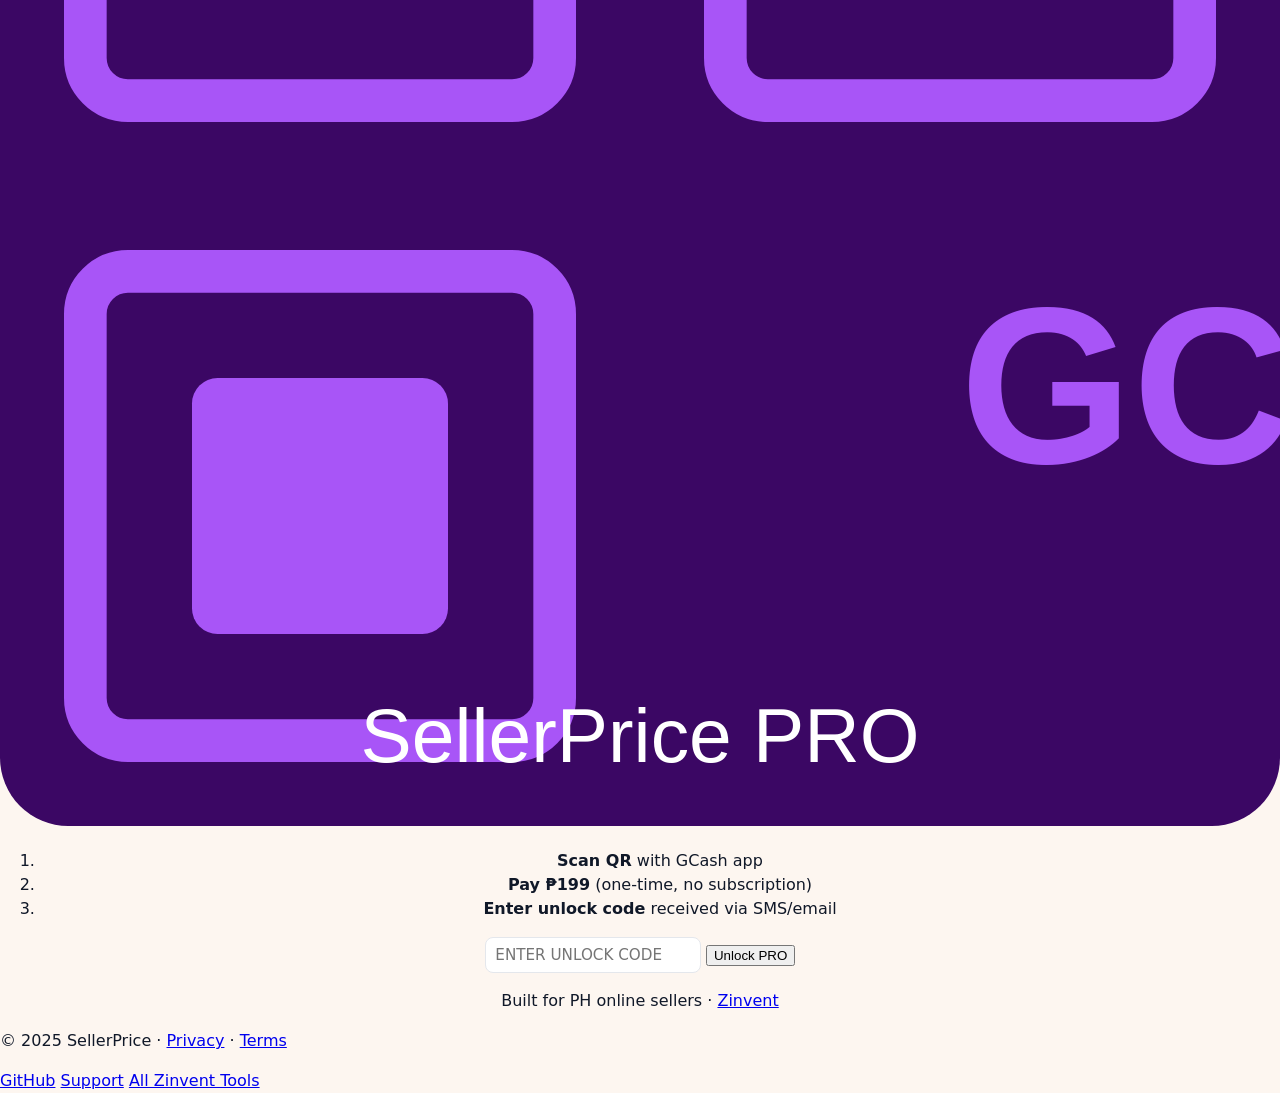
==== commit 98a5e94f: "perf: cache-bust design system assets (v7)" ====
--- a/index.html
+++ b/index.html
@@ -12,17 +12,29 @@
   <link rel="preconnect" href="https://fonts.gstatic.com" crossorigin>
   <link href="https://fonts.googleapis.com/css2?family=Sora:wght@500;600;700&family=Inter:wght@400;500;600&display=swap" rel="stylesheet">
   <!-- Zinvent Design System -->
-  <link rel="stylesheet" href="https://makavelimachiavelli.github.io/zinvent-design-system/tokens.css">
-  <link rel="stylesheet" href="https://makavelimachiavelli.github.io/zinvent-design-system/components/base.css">
+  <link rel="stylesheet" href="https://makavelimachiavelli.github.io/zinvent-design-system/tokens.css?v=7">
+  <link rel="stylesheet" href="https://makavelimachiavelli.github.io/zinvent-design-system/components/base.css?v=7">
   <!-- Zinvent Analytics (privacy-first, no cookies) -->
-  <script src="https://makavelimachiavelli.github.io/zinvent-design-system/components/analytics.js"></script>
+  <script src="https://makavelimachiavelli.github.io/zinvent-design-system/components/analytics.js?v=7"></script>
   <!-- Zinvent Payments (GCash + LemonSqueezy, affiliate, email capture) -->
-  <script src="https://makavelimachiavelli.github.io/zinvent-design-system/components/payments.js"></script>
+  <script src="https://makavelimachiavelli.github.io/zinvent-design-system/components/payments.js?v=7"></script>
   <!-- Product Styles -->
   <link rel="stylesheet" href="style.css">
   <script type="application/ld+json">
   {"@context":"https://schema.org","@type":"WebApplication","name":"SellerPrice","applicationCategory":"BusinessApplication","operatingSystem":"Web","offers":{"@type":"Offer","price":"0","priceCurrency":"PHP"},"description":"Marketplace profit calculator for PH online sellers."}
   </script>
+  <meta property="og:type" content="website">
+  <meta property="og:url" content="https://makavelimachiavelli.github.io/sellerprice/">
+  <meta property="og:title" content="SellerPrice — Price your TikTok/Shopee listings right">
+  <meta property="og:description" content="Price your TikTok/Shopee listings right. Free, no signup.">
+  <meta property="og:image" content="https://makavelimachiavelli.github.io/sellerprice/og-image.png">
+  <meta name="twitter:card" content="summary_large_image">
+  <meta name="twitter:title" content="SellerPrice — Price your TikTok/Shopee listings right">
+  <meta name="twitter:description" content="Price your TikTok/Shopee listings right. Free, no signup.">
+  <meta name="twitter:image" content="https://makavelimachiavelli.github.io/sellerprice/og-image.png">
+  <link rel="canonical" href="https://makavelimachiavelli.github.io/sellerprice/">
+  <link rel="manifest" href="manifest.json">
+  <meta name="theme-color" content="#5b21b6">
 </head>
 <body>
   <a href="#main" class="skip-link">Skip to main content</a>
@@ -135,7 +147,179 @@
         <p style="color:var(--p-muted);">Built for PH online sellers · <a href="https://makavelimachiavelli.github.io/zinvent-hub/">Zinvent</a></p>
       </div>
     </section>
-  </main>
+  
+  <section id="z-app" class="z-section" hidden>
+    <div class="z-wrap" id="z-app-root">
+
+  >
+
+<header class="site-header">
+  <div class="brand">Seller<span>Price</span></div>
+  <nav>
+    <span id="proBadge" class="badge hidden">PRO</span>
+    <a href="#faq">FAQ</a>
+    <button id="proBtn" class="btn-link">Get PRO — ₱99</button>
+  </nav>
+</header>
+
+<main class="wrap">
+  <section class="hero">
+    <h1>Stop guessing your selling price.</h1>
+    <p class="sub">Enter <strong>cost + target margin</strong> → get the exact selling price for <strong>Shopee, Lazada &amp; TikTok Shop</strong>, with fee breakdown, net profit per sale and break-even price. Fees are editable, so it's always accurate. Free, no signup.</p>
+    <div class="hero-chips">
+      <span>✓ Inverse-margin solver</span>
+      <span>✓ 3 platforms + custom</span>
+      <span>✓ Editable fee rates</span>
+      <span>✓ Break-even + profit/sale</span>
+    </div>
+  </section>
+
+  <div class="app-grid">
+    <section class="panel">
+      <h2>1. Your item</h2>
+      <div class="fields three">
+        <label>Item cost / COGS (₱) <input id="cost" type="number" min="0" step="any" value="150"></label>
+        <label>Target profit margin (%) <input id="margin" type="number" min="0" max="90" step="any" value="30"></label>
+        <label>Shipping you absorb (₱) <input id="ship" type="number" min="0" step="any" value="0"></label>
+      </div>
+      <div class="fields three">
+        <label>Voucher / discount given (₱) <input id="voucher" type="number" min="0" step="any" value="0"></label>
+        <label>Other fixed cost per sale (₱) <input id="fixed" type="number" min="0" step="any" value="0" placeholder="packaging, etc."></label>
+        <label>Platform
+          <select id="platform">
+            <option value="shopee">Shopee PH</option>
+            <option value="lazada">Lazada PH</option>
+            <option value="tiktok">TikTok Shop PH</option>
+            <option value="custom">Custom</option>
+          </select>
+        </label>
+      </div>
+
+      <h2>2. Fees for <span id="platName">Shopee PH</span> <span class="tiny">(editable)</span></h2>
+      <div class="fields three">
+        <label>Commission (%) <input id="comm" type="number" min="0" step="any" value="6"></label>
+        <label>Transaction fee (%) <input id="txn" type="number" min="0" step="any" value="2"></label>
+        <label>Fixed service fee (₱) <input id="svcfee" type="number" min="0" step="any" value="0"></label>
+      </div>
+      <div class="fields three">
+        <label>Campaign / FSS fee (%) <input id="campFee" type="number" min="0" step="any" value="0" placeholder="e.g. 3.5 Free Shipping Special"></label>
+        <label class="check-label"><input type="checkbox" id="ecomTax" checked> BIR 0.5% e-comm withholding (RR 16-2023)</label>
+        <label>RTS / returns buffer (₱) <input id="rtsBuffer" type="number" min="0" step="any" value="0" placeholder="failed-COD allowance"></label>
+      </div>
+      <p class="hint">Defaults: Shopee 6% + 2%, Lazada 4% + 2%, TikTok 6% + 2%, + 0.5% BIR e-commerce withholding (Shopee/Lazada/TikTok withhold it since July 2024). Campaign fees (FSS, coins cashback) are % too — add them. Rates change per promo — match your seller center.</p>
+
+      <div class="actions">
+        <button id="printBtn" class="btn primary">🖨️ Print price sheet</button>
+        <button id="batchBtn" class="btn hidden">📋 Batch price-list (PRO)</button>
+      </div>
+    </section>
+
+    <section class="panel">
+      <h2 class="preview-title">Pricing result</h2>
+      <div class="stat-row">
+        <div class="stat hi"><div class="stat-l">SELLING PRICE</div><div class="stat-v" id="oPrice">—</div></div>
+        <div class="stat"><div class="stat-l">PROFIT / SALE</div><div class="stat-v" id="oProfit">—</div></div>
+        <div class="stat"><div class="stat-l">BREAK-EVEN PRICE</div><div class="stat-v" id="oBe">—</div></div>
+        <div class="stat"><div class="stat-l">ALL-IN FEES</div><div class="stat-v neg" id="oFees">—</div></div>
+      </div>
+      <div id="doc" class="price-doc">
+        <div class="pd-head">PRICE SHEET — <span id="p_plat">Shopee PH</span></div>
+        <table class="pd-table">
+          <tbody>
+            <tr><td>Suggested selling price</td><td class="r" id="p_price">—</td></tr>
+            <tr><td>Item cost (COGS)</td><td class="r" id="p_cost">—</td></tr>
+            <tr><td>Commission + transaction fees</td><td class="r" id="p_pct">—</td></tr>
+            <tr><td>Fixed fees / shipping / vouchers</td><td class="r" id="p_fix">—</td></tr>
+            <tr class="tot"><td><strong>Net profit per sale</strong></td><td class="r"><strong id="p_net">—</strong></td></tr>
+            <tr><td>Actual margin</td><td class="r" id="p_margin">—</td></tr>
+            <tr><td>Break-even price (₱0 profit)</td><td class="r" id="p_be">—</td></tr>
+          </tbody>
+        </table>
+        <div class="pd-foot">Computed by SellerPrice · verify current rates in your Seller Center</div>
+      </div>
+
+      <h2>Same item on all platforms</h2>
+      <table class="plat-table">
+        <thead><tr><th>Platform</th><th class="r">Fees %</th><th class="r">Sell at</th><th class="r">Profit</th></tr></thead>
+        <tbody id="platRows"></tbody>
+      </table>
+    </section>
+  </div>
+
+  <section class="marketing">
+    <h2>Why sellers use SellerPrice</h2>
+    <div class="cards">
+      <div class="card"><h3>🎯 Margin that survives fees</h3><p>Most "pricing" is vibes. This solves price from your target margin <em>after</em> commission, transaction fees, shipping and vouchers — the math that actually protects profit.</p></div>
+      <div class="card"><h3>📊 3 platforms at once</h3><p>Same item, different fee structures: see Shopee vs Lazada vs TikTok prices side-by-side and list everywhere correctly.</p></div>
+      <div class="card"><h3>🔐 Yours, offline</h3><p>No signup, no server, fee rates saved in your browser. Update rates when your Seller Center changes them.</p></div>
+    </div>
+
+    <h2 id="faq">FAQ</h2>
+    <div class="faq-item"><h3>Which fees does this include?</h3><p>Commission %, transaction/payment %, and any fixed service fee — plus shipping you absorb and vouchers you give, which are the hidden margin-killers. Enter rates from your Seller Center (they vary by category and promo).</p></div>
+    <div class="faq-item"><h3>How does the suggested price formula work?</h3><p><code>price = (cost + fixed + ship − voucher) ÷ (1 − margin − commission% − txn%)</code>. It's the algebraic inverse of the fee stack — the price that lands your exact target margin.</p></div>
+    <div class="faq-item"><h3>What's in PRO?</h3><p>The batch price-list: add all your items + costs, get one table of suggested prices per platform, print it or export CSV. ₱99 once.</p></div>
+
+    <div class="cta-box">
+      <h2>SellerPrice PRO — ₱99 one-time</h2>
+      <ul>
+        <li>📋 <strong>Batch price-list</strong> — all your items, suggested price per platform, one table</li>
+        <li>⬇️ <strong>CSV export</strong> + printable sheet for your sourcing notebook</li>
+        <li>💾 <strong>Price history</strong> — re-run when fees or costs change</li>
+      </ul>
+      <p class="once">One-time ₱99 via GCash. One mispriced SKU costs more.</p>
+      <button id="proBtn2" class="btn primary big">Unlock PRO — ₱99</button>
+    </div>
+  </section>
+</main>
+
+<footer class="site-footer">
+  <p>SellerPrice — marketplace fee &amp; pricing calculator for PH online sellers. Rates are editable defaults; verify in your Seller Center. Pairs with <a href="https://makavelimachiavelli.github.io/negosyosheet/">NegosyoSheet</a>. · <a href="shopee-lazada-fees-guide.html">📖 Full guide</a></p>
+</footer>
+
+<!-- PAY MODAL -->
+<div id="payModal" class="modal hidden">
+  <div class="modal-card">
+    <button class="modal-x" id="payClose">✕</button>
+    <h2>Unlock SellerPrice PRO</h2>
+    <p class="price">₱99 <span>one-time · lifetime · no subscription</span></p>
+    <div class="qr-box">
+      <img src="assets/gcash-qr.svg" alt="GCash QR (replace with merchant QR)" width="180" height="180">
+      <ol class="pay-steps">
+        <li>Scan the GCash QR and send <strong>₱99</strong>.</li>
+        <li>Enter the unlock code sent to you below.</li>
+      </ol>
+    </div>
+    <div class="code-row">
+      <input id="codeInput" placeholder="Enter unlock code">
+      <button id="codeBtn" class="btn primary">Unlock</button>
+    </div>
+    <p class="code-msg" id="codeMsg"></p>
+  </div>
+</div>
+
+<!-- BATCH MODAL (PRO) -->
+<div id="batchModal" class="modal hidden">
+  <div class="modal-card wide">
+    <button class="modal-x" id="batchClose">✕</button>
+    <h2>📋 Batch price-list</h2>
+    <p class="hint">Add items with the form on the left (cost = COGS). Table updates live; export when ready.</p>
+    <div class="batch-add">
+      <input id="bItem" placeholder="Item name">
+      <input id="bCost" type="number" placeholder="Cost ₱">
+      <button id="bAdd" class="btn primary">Add</button>
+    </div>
+    <table class="book-table"><thead><tr><th>Item</th><th class="r">Cost</th><th class="r">Shopee ₱</th><th class="r">Lazada ₱</th><th class="r">TikTok ₱</th><th></th></tr></thead><tbody id="batchBody"></tbody></table>
+    <div class="actions">
+      <button id="batchCsv" class="btn primary">⬇️ Export CSV</button>
+    </div>
+  </div>
+</div>
+
+
+
+    </div>
+  </section>
+</main>
   <footer class="z-footer" role="contentinfo">
     <div class="z-wrap">
       <p>&copy; 2025 SellerPrice · <a href="https://makavelimachiavelli.github.io/zinvent-hub/privacy.html">Privacy</a> · <a href="https://makavelimachiavelli.github.io/zinvent-hub/terms.html">Terms</a></p>
@@ -147,5 +331,19 @@
     </div>
   </footer>
   <script src="app.js"></script>
+
+<script>
+(function(){
+  document.addEventListener('click', function(e){
+    var btn = e.target.closest('[data-action]');
+    if(!btn) return;
+    var act = btn.getAttribute('data-action');
+    if(act && act.indexOf('new-')===0 || act==='start'){
+      var app = document.getElementById('z-app');
+      if(app){ app.hidden = false; app.scrollIntoView({behavior:'smooth'}); }
+    }
+  });
+})();
+</script>
 </body>
 </html>
--- a/style.css
+++ b/style.css
@@ -1,7 +1,7 @@
 /* SellerPrice — styles */
 :root{
-  --orange:#c2410c; --ink:#1a1410; --muted:#7c6f5f; --line:#e7ddcd;
-  --bg:#fdf6f0; --card:#fff; --green:#067a53; --red:#dc2626;
+  --orange:#c2410c; --ink:#101828; --muted:#3d4a5c; --line:#e4e7ec;
+  --bg:#fdf6f0; --card:#fff; --green:#0e9f6e; --red:#dc2626;
 }
 *{box-sizing:border-box}
 body{margin:0;font-family:'Segoe UI',system-ui,-apple-system,Arial,sans-serif;background:var(--bg);color:var(--ink);line-height:1.5}
@@ -45,7 +45,7 @@
 .stat-v{font-size:1.3rem;font-weight:900;margin-top:.15rem}
 .stat-v.neg{color:var(--red)}
 
-.price-doc{background:#fff;border:1px solid #d4c9b8;border-radius:6px;padding:1.2rem;font-size:.85rem;box-shadow:0 1px 4px rgba(16,24,40,.06)}
+.price-doc{background:#fff;border:1px solid #cbd5e1;border-radius:6px;padding:1.2rem;font-size:.85rem;box-shadow:0 1px 4px rgba(16,24,40,.06)}
 .pd-head{font-weight:900;letter-spacing:.12em;border-bottom:2px solid var(--ink);padding-bottom:.35rem;margin-bottom:.6rem}
 .pd-table{width:100%;border-collapse:collapse;font-size:.82rem}
 .pd-table td{border-bottom:1px solid var(--line);padding:.4rem .3rem}
@@ -97,7 +97,7 @@
 .book-table th{border-bottom:2px solid var(--ink);text-align:left;padding:.3rem}
 .book-table td{border-bottom:1px solid var(--line);padding:.35rem .3rem}
 .book-table .r{text-align:right}
-.x-btn{border:none;background:#fef2f2;color:var(--red);border-radius:6px;cursor:pointer;font-weight:800;padding:.25rem .5rem}
+.x-btn{border:none;background:#fee2e2;color:var(--red);border-radius:6px;cursor:pointer;font-weight:800;padding:.25rem .5rem}
 .batch-add{display:grid;grid-template-columns:2fr 1fr auto;gap:.5rem;margin-bottom:.5rem}
 
 .site-footer{border-top:1px solid var(--line);margin-top:2.5rem;padding:1.2rem;text-align:center;color:var(--muted);font-size:.78rem}
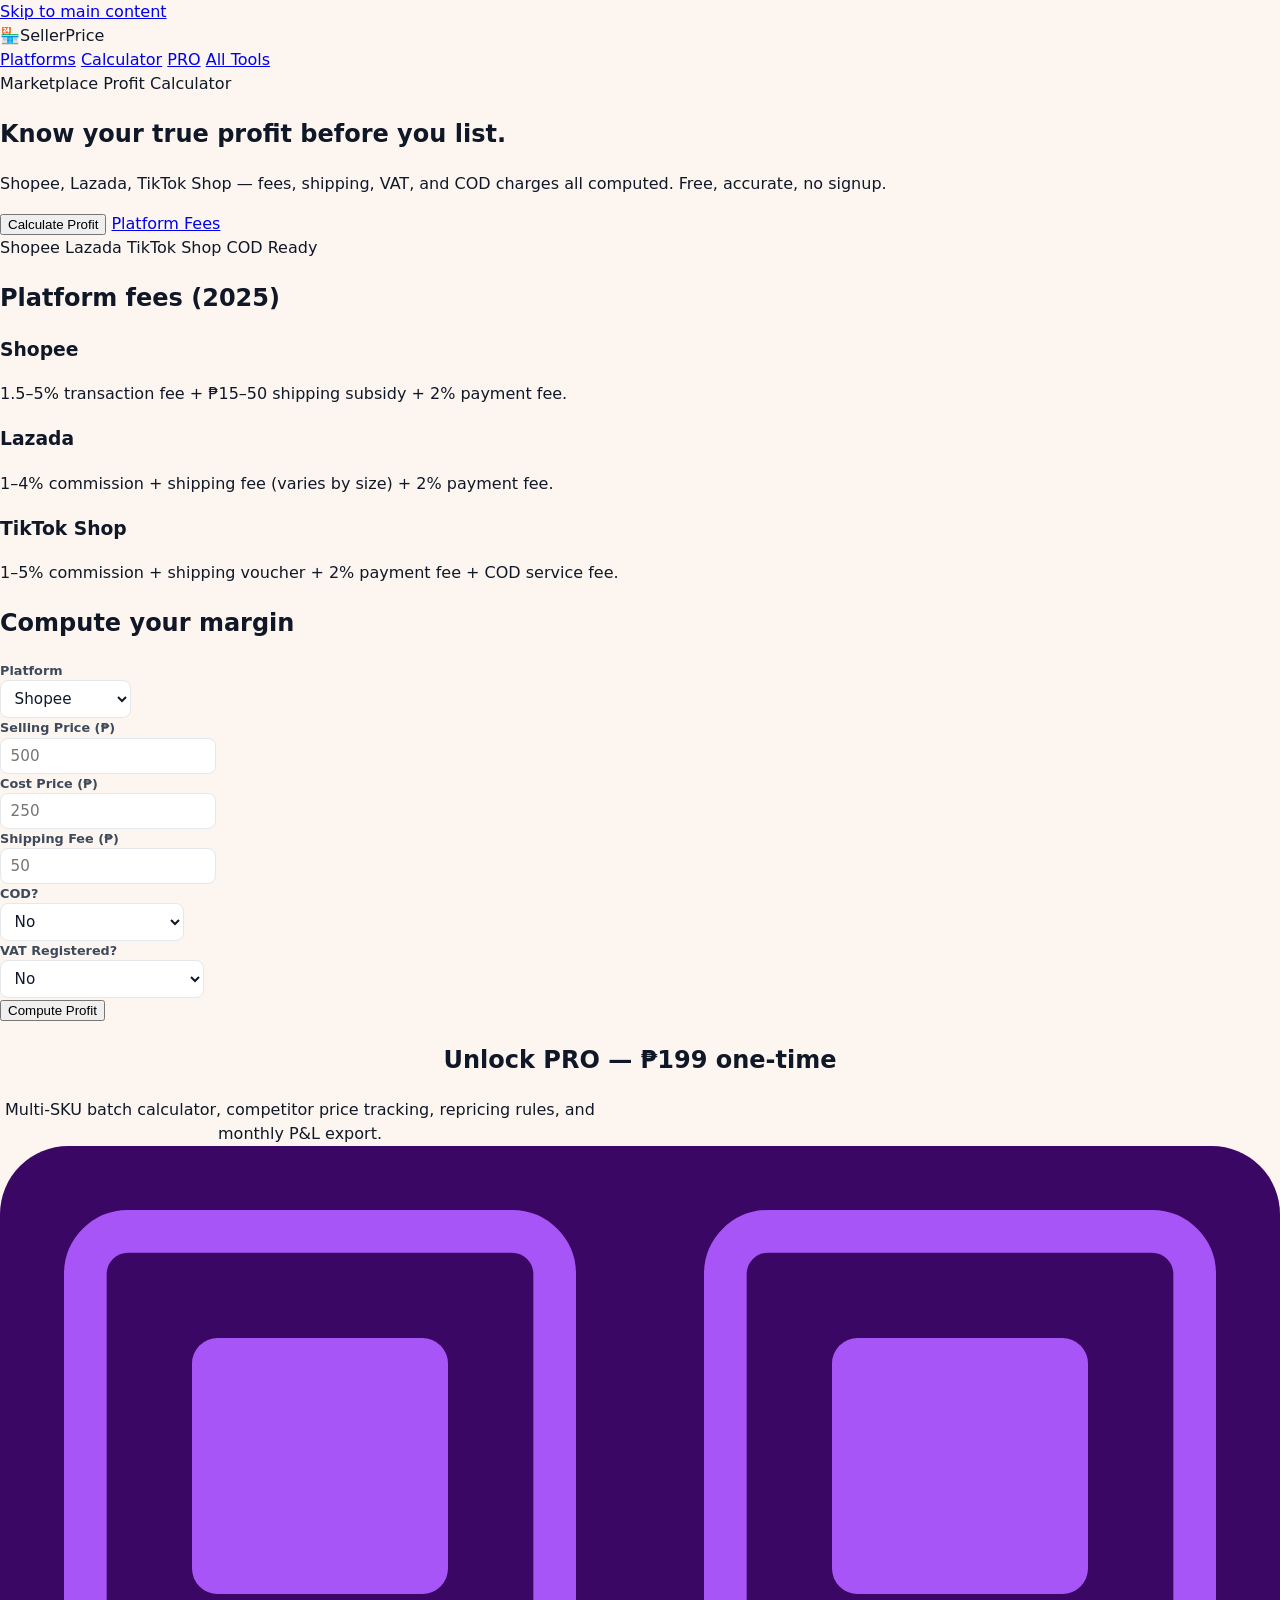
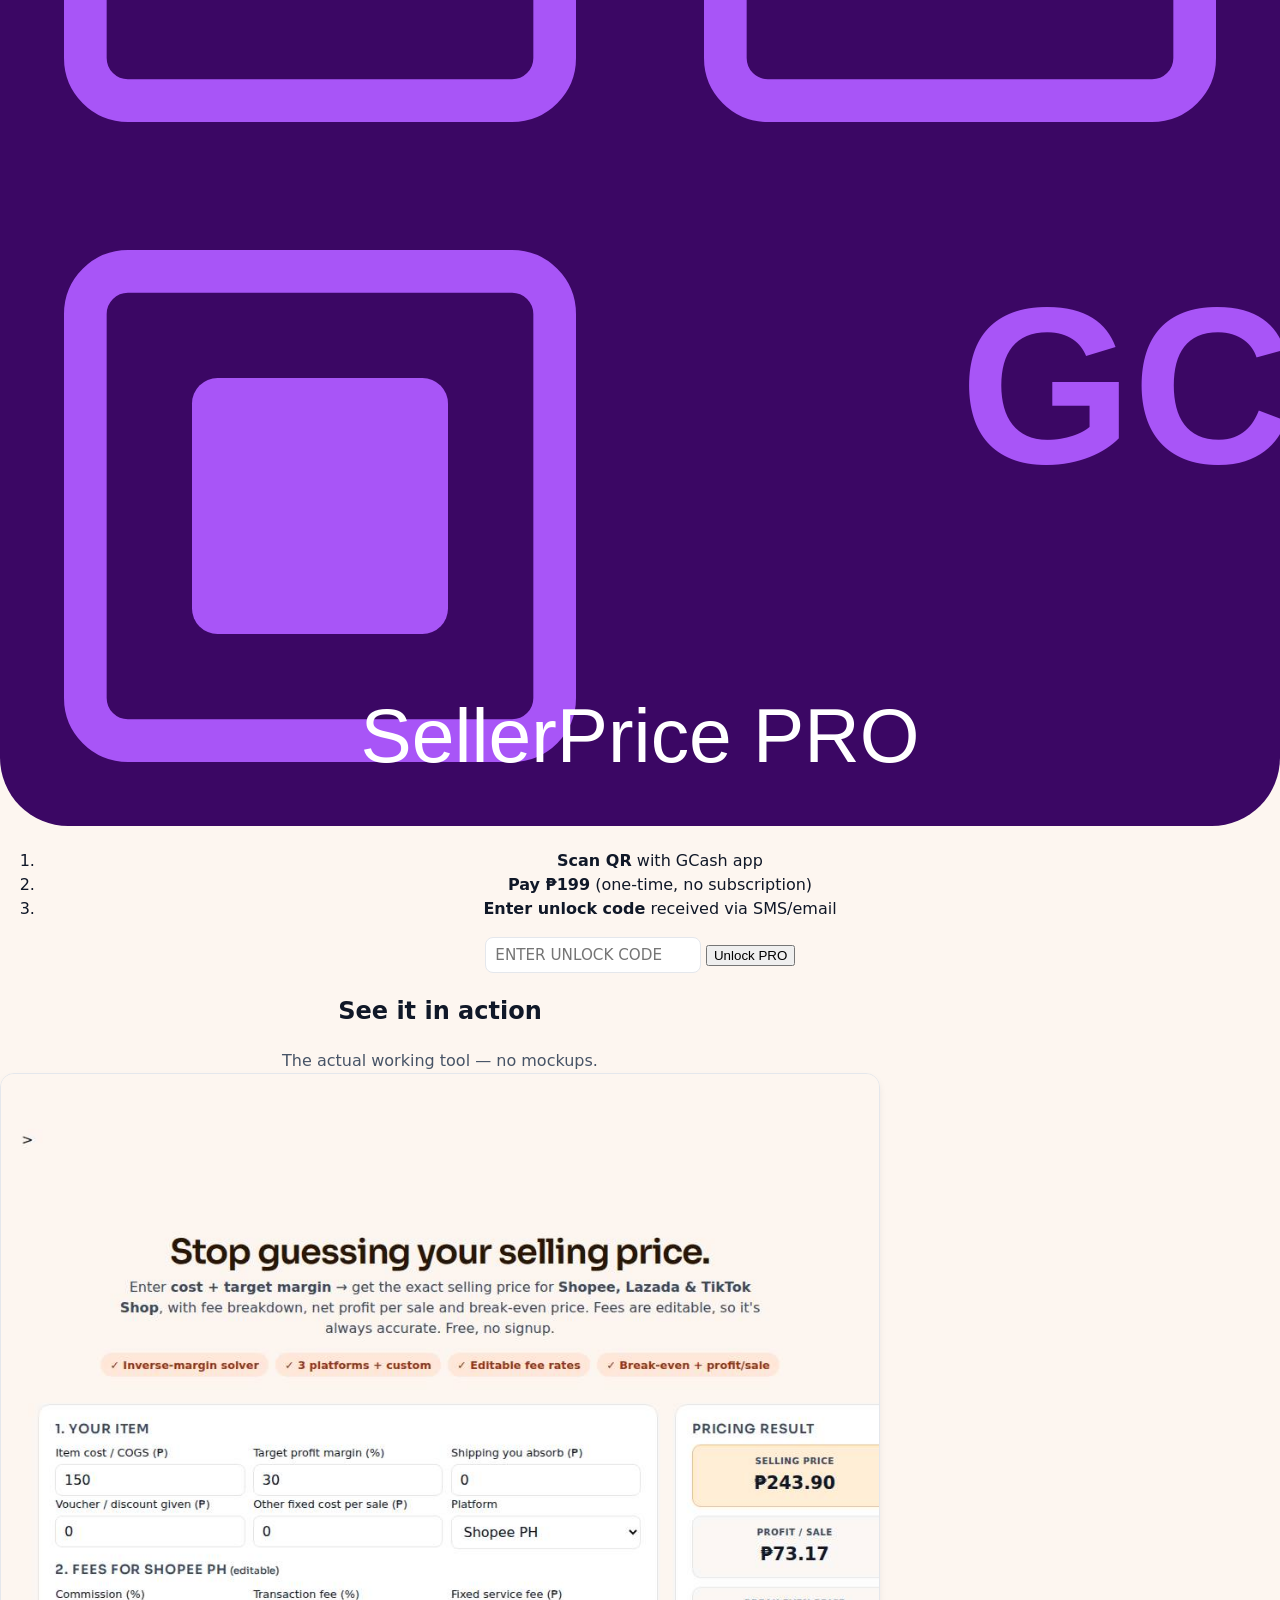
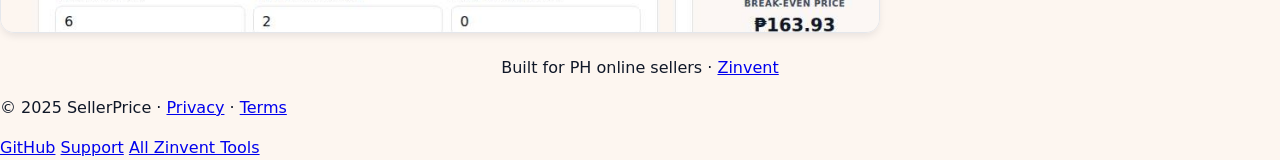
==== commit e0e78a98: "feat: real app screenshot in landing (see it in action)" ====
--- a/index.html
+++ b/index.html
@@ -142,7 +142,18 @@
       </div>
     </section>
 
-    <section class="z-section-sm z-reveal">
+    
+  <section id="preview" class="z-section" style="padding-top:0;">
+    <div class="z-wrap" style="max-width:880px;text-align:center;">
+      <h2>See it in action</h2>
+      <p style="color:var(--p-muted,#475467);margin-bottom:var(--z-s5);">The actual working tool — no mockups.</p>
+      <img src="app-preview.jpg" alt="Sellerprice app interface — the real working tool"
+           loading="lazy" decoding="async"
+           style="width:100%;max-height:560px;object-fit:cover;object-position:top;border-radius:var(--z-r3,14px);border:1px solid var(--p-line,#e4e7ec);box-shadow:var(--z-shadow-md,0 4px 8px -2px rgba(16,24,40,.1));">
+    </div>
+  </section>
+
+<section class="z-section-sm z-reveal">
       <div class="z-wrap" style="text-align:center;">
         <p style="color:var(--p-muted);">Built for PH online sellers · <a href="https://makavelimachiavelli.github.io/zinvent-hub/">Zinvent</a></p>
       </div>
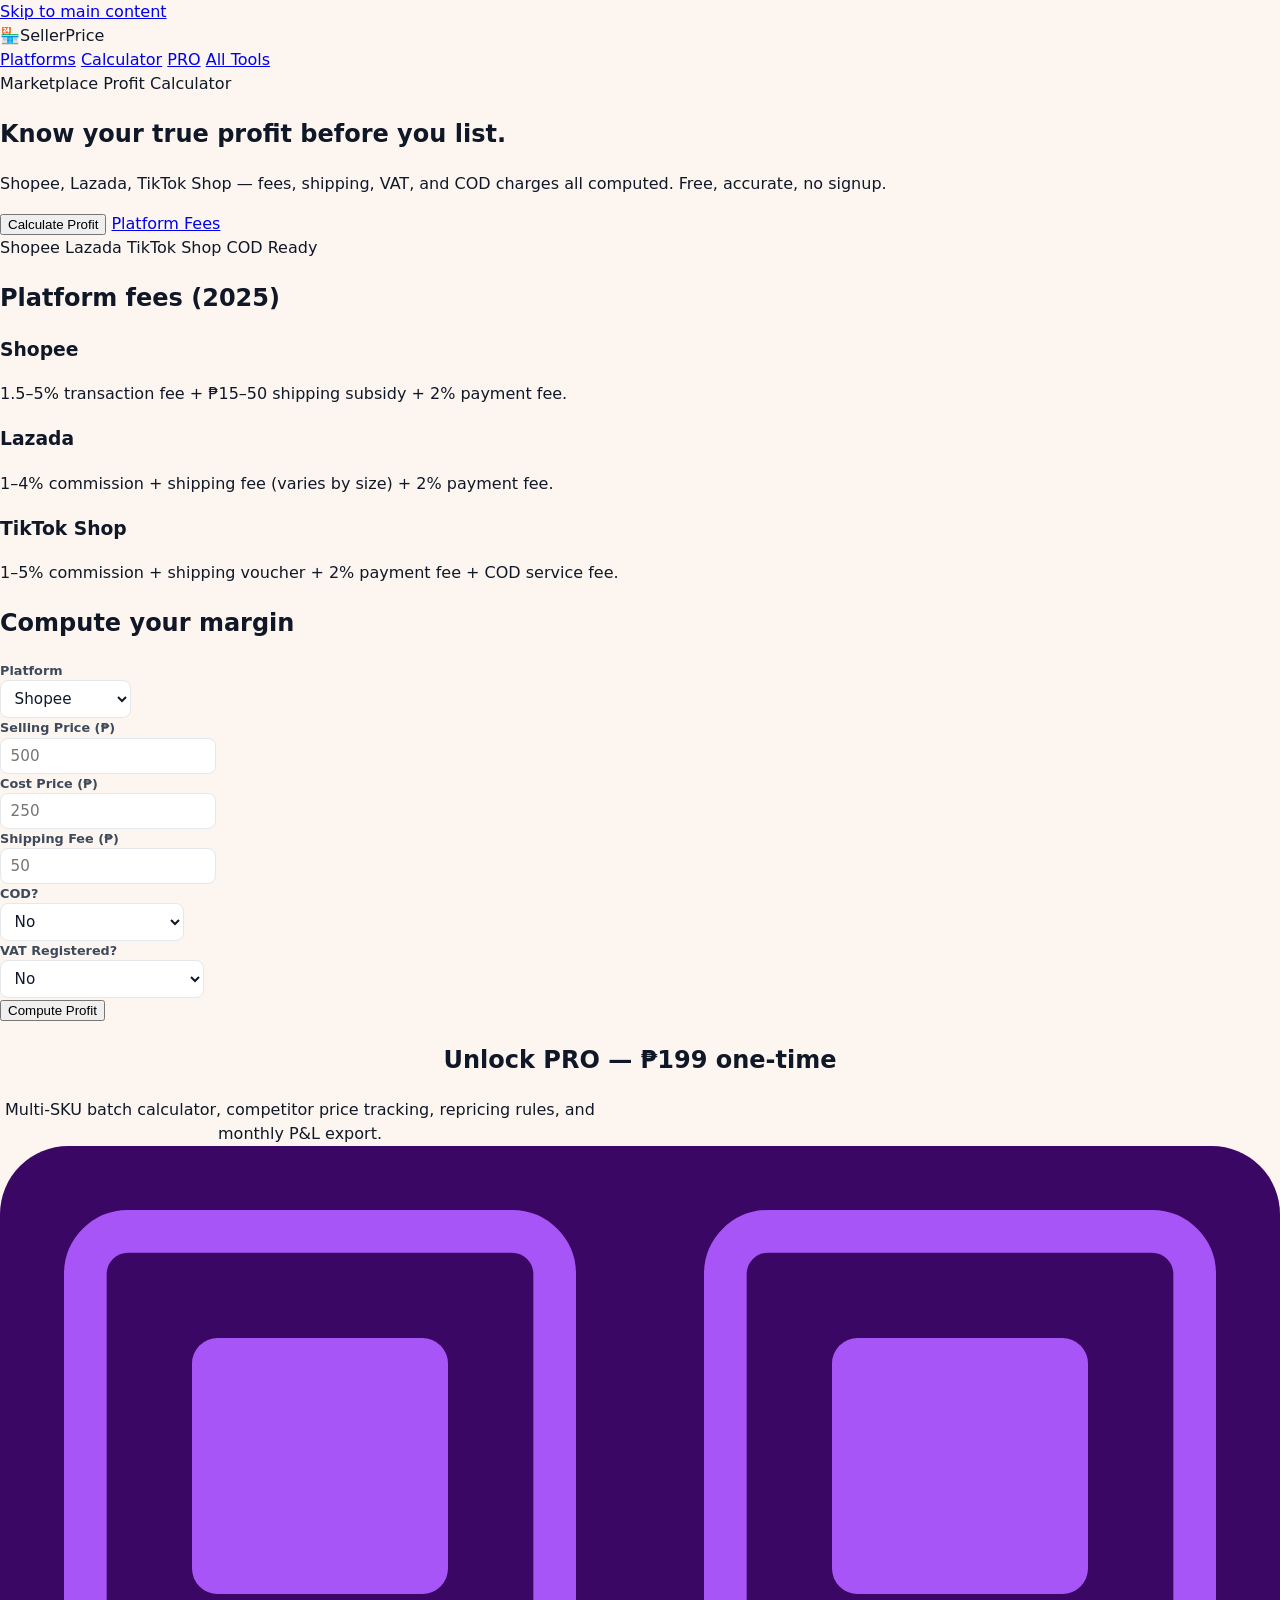
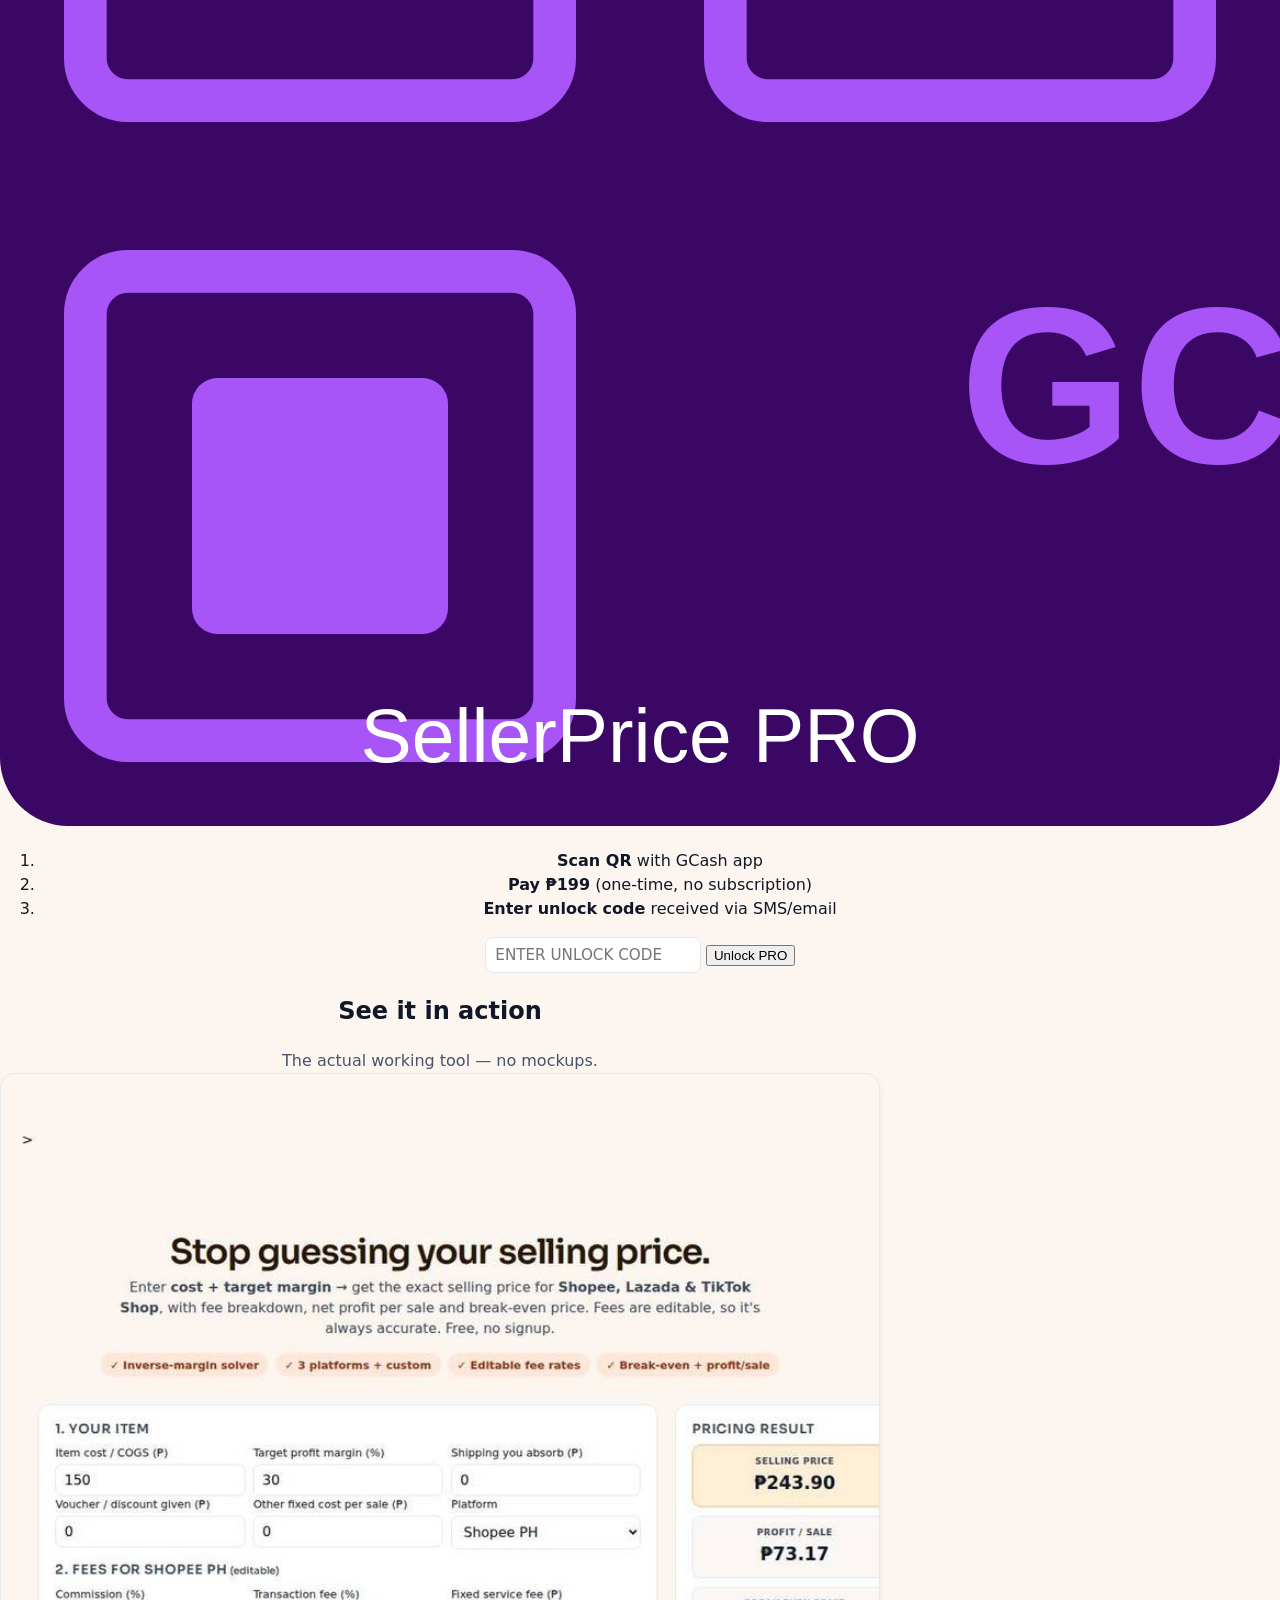
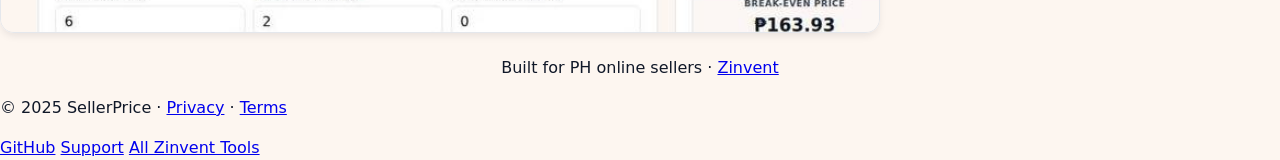
==== commit b03b40d5: "a11y: aria-labels on unlock + buyer-name inputs" ====
--- a/index.html
+++ b/index.html
@@ -301,7 +301,7 @@
       </ol>
     </div>
     <div class="code-row">
-      <input id="codeInput" placeholder="Enter unlock code">
+      <input id="codeInput" type="text" aria-label="PRO unlock code" placeholder="Enter unlock code">
       <button id="codeBtn" class="btn primary">Unlock</button>
     </div>
     <p class="code-msg" id="codeMsg"></p>
